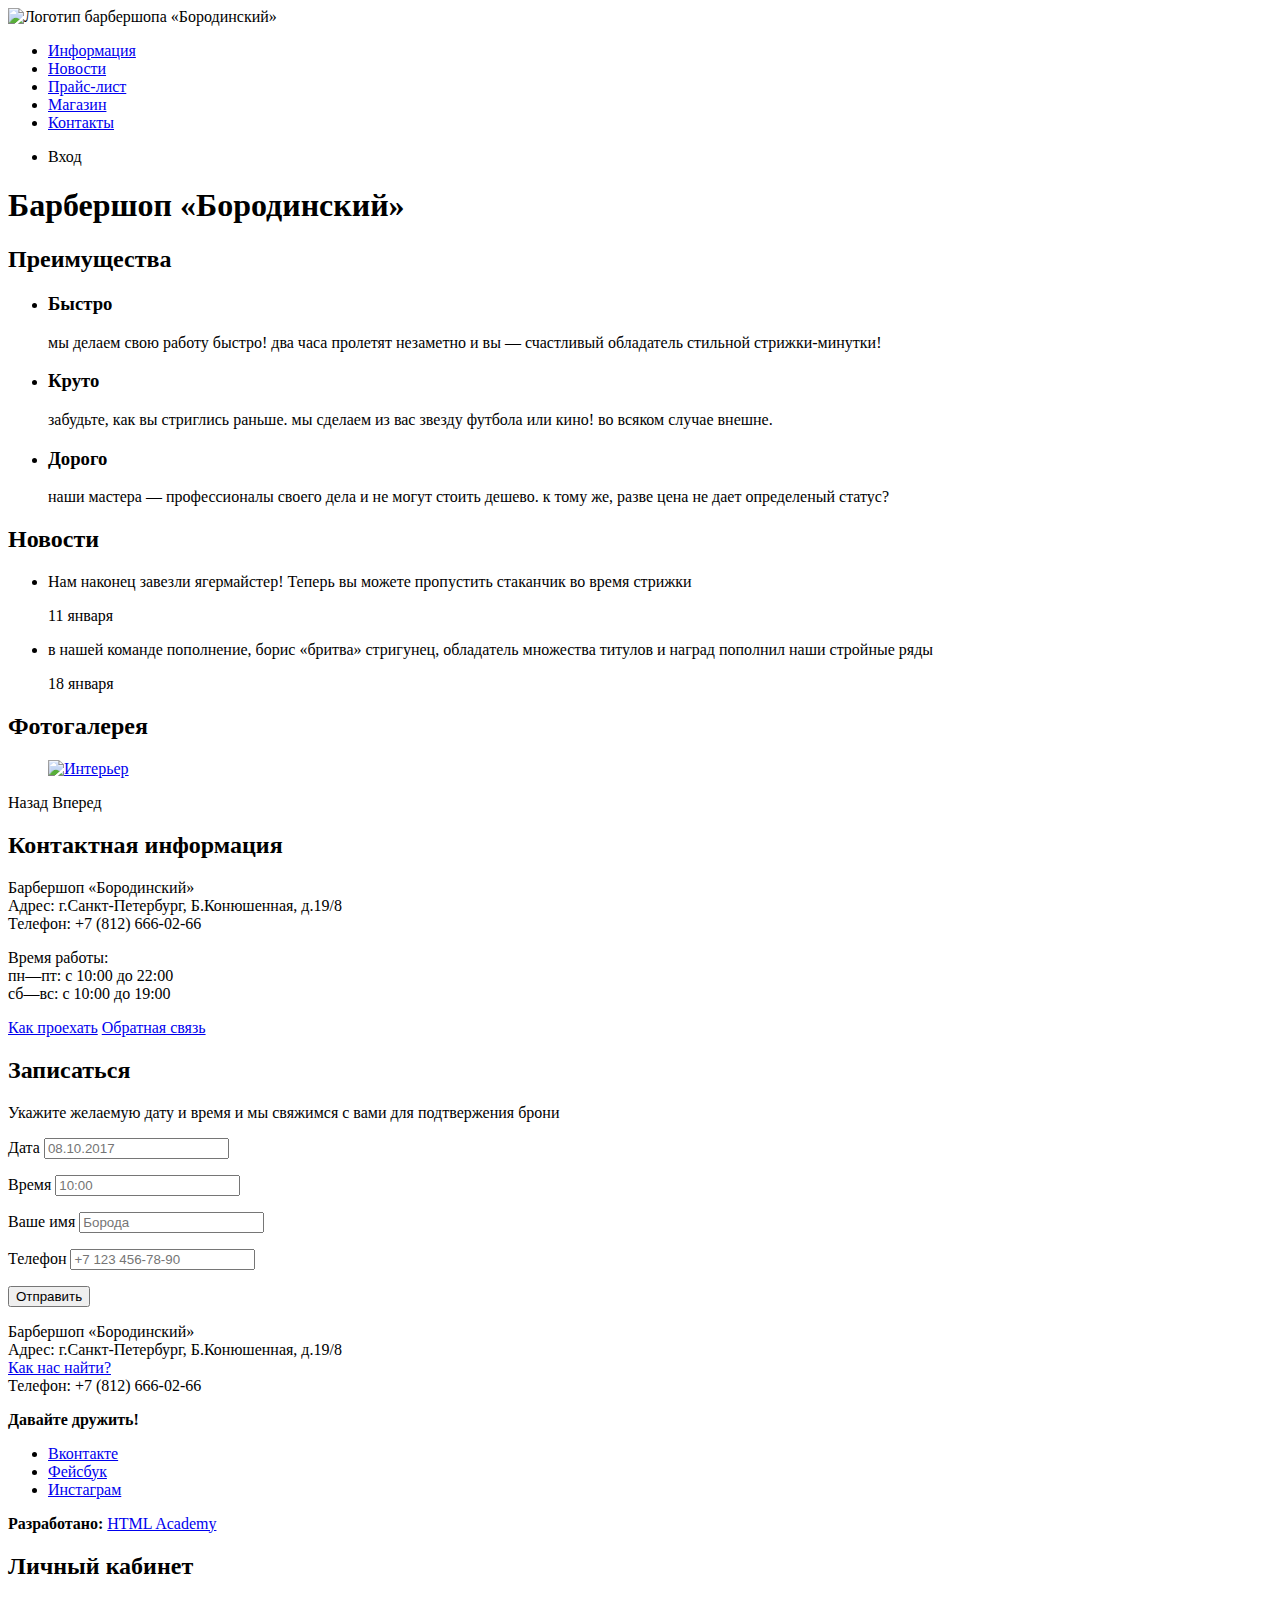
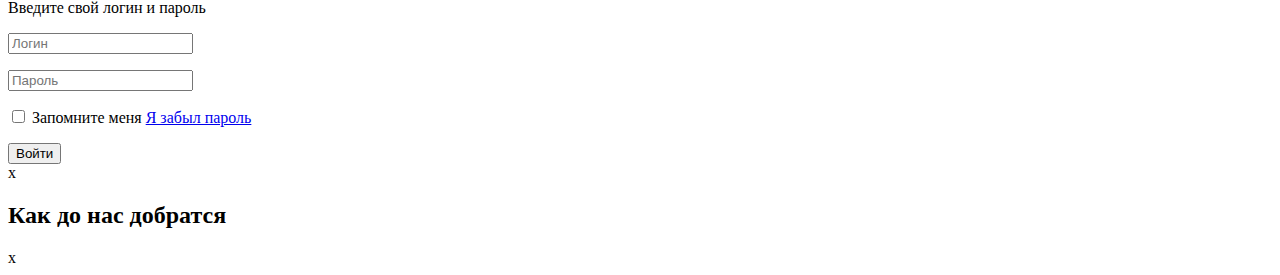
==== barbershop/index.html @ dc0f255e "Created html for index.html barbershop" ====
<!doctype html>
<html lang="ru">
<head>
    <meta charset="UTF-8">
    <meta name="viewport"
          content="width=device-width, user-scalable=no, initial-scale=1.0, maximum-scale=1.0, minimum-scale=1.0">
    <meta http-equiv="X-UA-Compatible" content="ie=edge">
    <title>Барбершоп «Бородинский»</title>
    <link rel="stylesheet" href="css/style.css">
</head>
<body>
    <header class="main-header">
        <nav class="main-navigation">
            <a class="main-header-logo">
                <img src="http://placehold.it/150x100" alt="Логотип барбершопа «Бородинский»" width="368" height="153">
            </a>
            <ul class="site-navigation">
                <li><a href="info.html">Информация</a></li>
                <li><a href="news.html">Новости</a></li>
                <li><a href="price.html">Прайс-лист</a></li>
                <li><a href="catalog.html">Магазин</a></li>
                <li><a href="contacts.html">Контакты</a></li>
            </ul>
            <ul class="user-navigation">
                <li class="login-link">Вход</li>
            </ul>
        </nav>
    </header>
    <main class="container">
        <h1 class="visually-hidden">Барбершоп «Бородинский»</h1>

        <section class="features">
            <h2 class="visually-hidden">Преимущества</h2>
            <ul class="features-list">
                <li class="features-item">
                    <h3>Быстро</h3>
                    <p>мы делаем свою работу быстро! два часа пролетят незаметно и вы — счастливый обладатель стильной стрижки-минутки!</p>
                </li>
                <li class="features-item">
                    <h3>Круто</h3>
                    <p>забудьте, как вы стриглись раньше. мы сделаем из вас звезду футбола или кино! во всяком случае внешне.
                    </p>
                </li>
                <li class="features-item">
                    <h3>Дорого</h3>
                    <p>наши мастера — профессионалы своего дела и не могут стоить дешево. к тому же, разве цена не дает определеный статус?</p>
                </li>
            </ul>
        </section>
        <section class="news">
            <h2>Новости</h2>
            <ul class="news-list">
                <li class="news-item">
                    <p>Нам наконец завезли ягермайстер! Теперь вы можете пропустить стаканчик во время стрижки</p>
                    <time datetime="2016-01-11">11 января</time>
                </li>
                <li class="news-item">
                    <p>в нашей команде пополнение, борис «бритва» стригунец, обладaтель множества титулов и наград пополнил наши стройные ряды</p>
                    <time datetime="2016-01-18">18 января</time>
                </li>
            </ul>
        </section>
        <section class="gallery">
            <h2>Фотогалерея</h2>
            <figure class="gallery-content">
                <a href="#"><img src="img/studio.jpg" width="286" height="164" alt="Интерьер"></a>
            </figure>
            <span class="button gallery-button gallery-button-back">Назад</span>
            <span class="button gallery-button gallery-button-back">Вперед</span>
        </section>
        <section class="contacts">
            <h2>Контактная информация</h2>
            <p>
                Барбершоп «Бородинский»<br>
                Адрес: г.Санкт-Петербург, Б.Конюшенная, д.19/8<br>
                Телефон: +7 (812) 666-02-66
            </p>
            <p>
                Время работы:<br>
                пн—пт: с 10:00 до 22:00<br>
                сб—вс: с 10:00 до 19:00
            </p>
            <a href="map.html" class="button contacts-button">Как проехать</a>
            <a href="contacts.html" class="button contacts-button">Обратная связь</a>
        </section>
        <section class="appointment">
            <h2>Записаться</h2>
            <p class="appointment-info">Укажите желаемую дату и время и мы свяжимся с вами для подтвержения брони</p>
            <form action="" class="appointment-form" method="post">
                <p class="appointment-item">
                    Дата
                    <input type="text" name="date" id="" placeholder="08.10.2017">
                </p>
                <p class="appointment-item">
                    Время
                    <input type="text" name="time" id="" placeholder="10:00">
                </p>
                <p class="appointment-item">
                    Ваше имя
                    <input type="text" name="name" id="" placeholder="Борода">
                </p>
                <p class="appointment-item">
                    Телефон
                    <input type="tel" name="phone" id="" placeholder="+7 123 456-78-90">
                </p>
                <button class="button" type="submit">Отправить</button>
            </form>
        </section>
    </main>
    <footer class="main-footer">
        <p class="footer-contacts">
            Барбершоп «Бородинский»<br>
            Адрес: г.Санкт-Петербург, Б.Конюшенная, д.19/8<br>
            <a href="map.html">Как нас найти?</a><br>
            Телефон: +7 (812) 666-02-66
        </p>
        <div class="footer-social">
            <b>Давайте дружить!</b>
            <ul>
                <li><a class="social-button" href="#">Вконтакте</a></li>
                <li><a class="social-button" href="#">Фейсбук</a></li>
                <li><a class="social-button" href="#">Инстаграм</a></li>
            </ul>
        </div>
        <p class="footer-copyright">
            <b>Разработано:</b>
            <a href="https://htmlacademy.ru" class="button">HTML Academy</a>
        </p>
    </footer>
    <section class="modal modal-login">
        <h2>Личный кабинет</h2>
        <p>Введите свой логин и пароль</p>
        <form class="login-form" action="#" method="post">
            <p>
                <input class="login-icon-user" type="text" name="login" placeholder="Логин" id="">
            </p>
            <p>
                <input class="login-icon-password" type="password" name="password" placeholder="Пароль" id="">
            </p>
            <p class="login-password-info">
                <input type="checkbox" name="remember" class="visually-hidden" id="">
                Запомните меня
                <a href="#" class="restore">Я забыл пароль</a>
            </p>
            <button class="button"type="submit">Войти</button>
        </form>
        <span class="modal-close">x</span>
    </section>
    <section class="modal modal-map">
        <h2 class="visually-hidden">Как до нас добратся</h2>
        <span class="modal-close">x</span>
    </section>
</body>
</html>
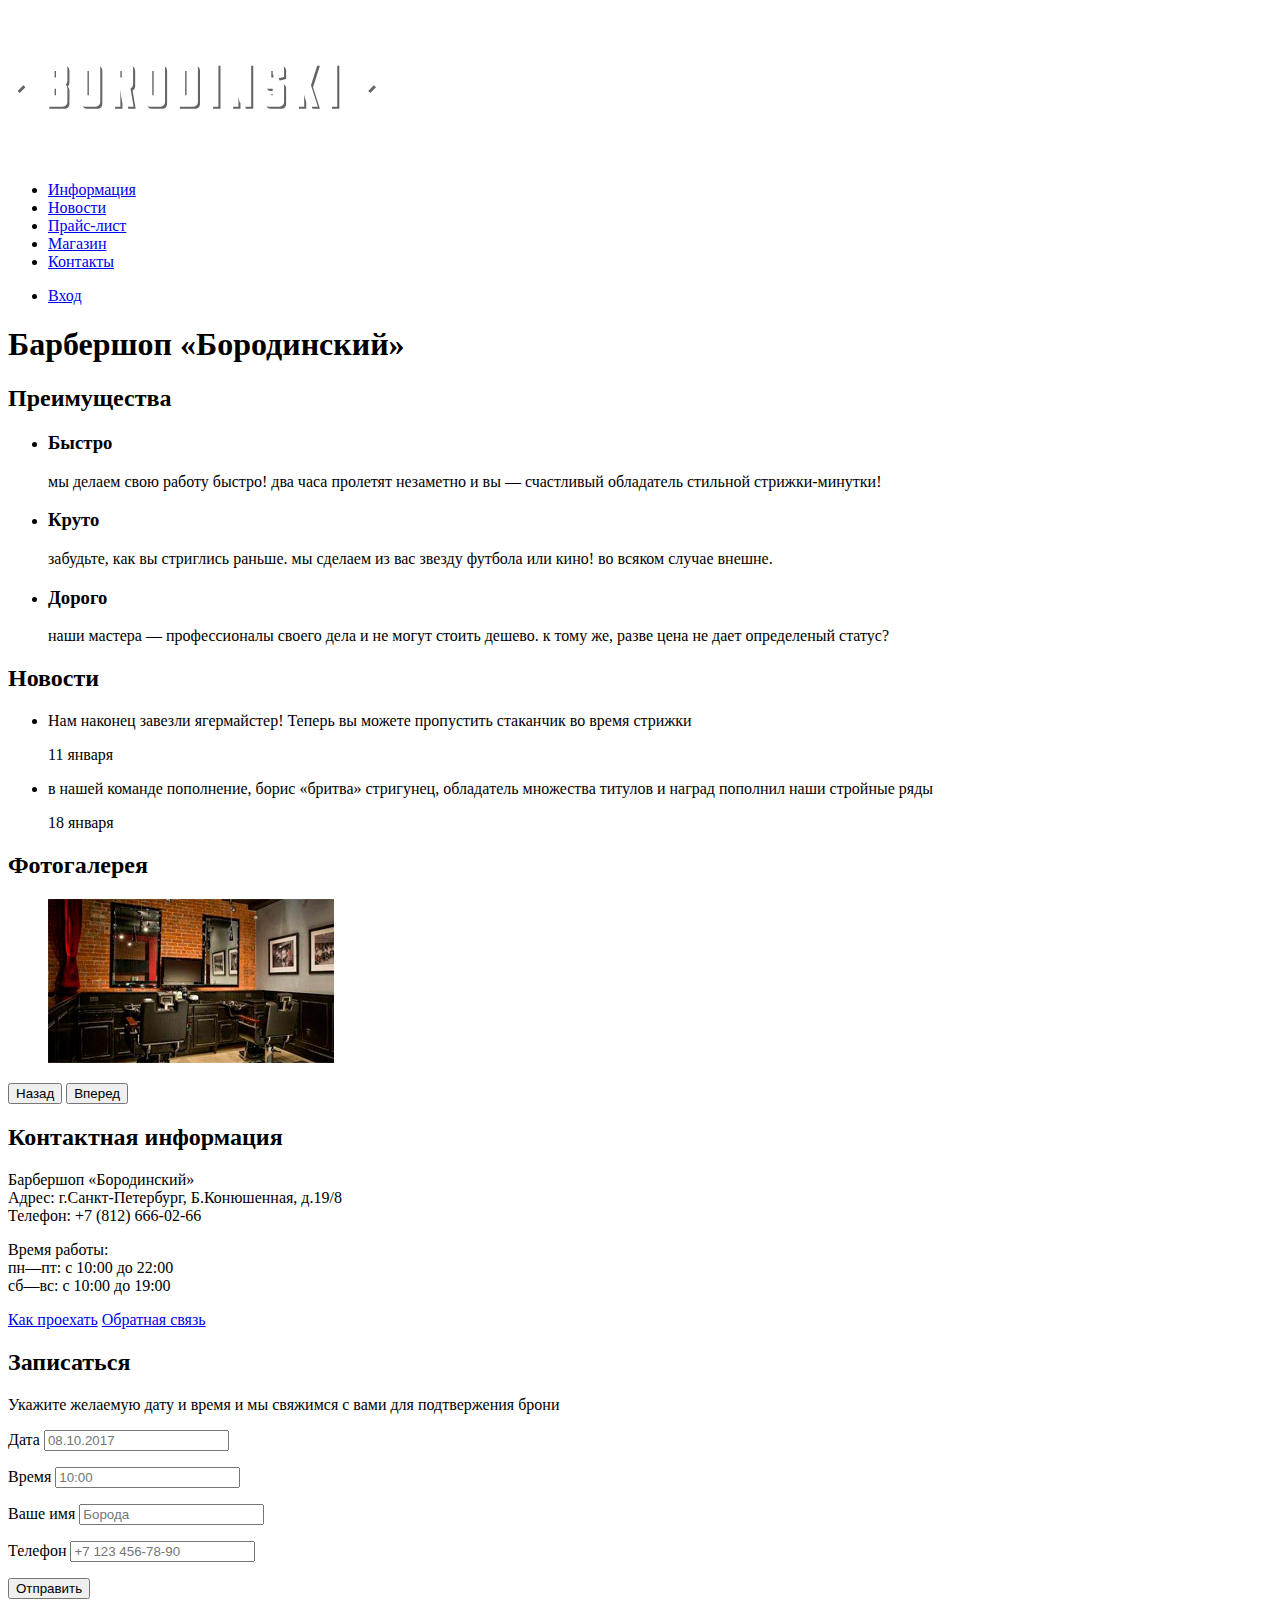
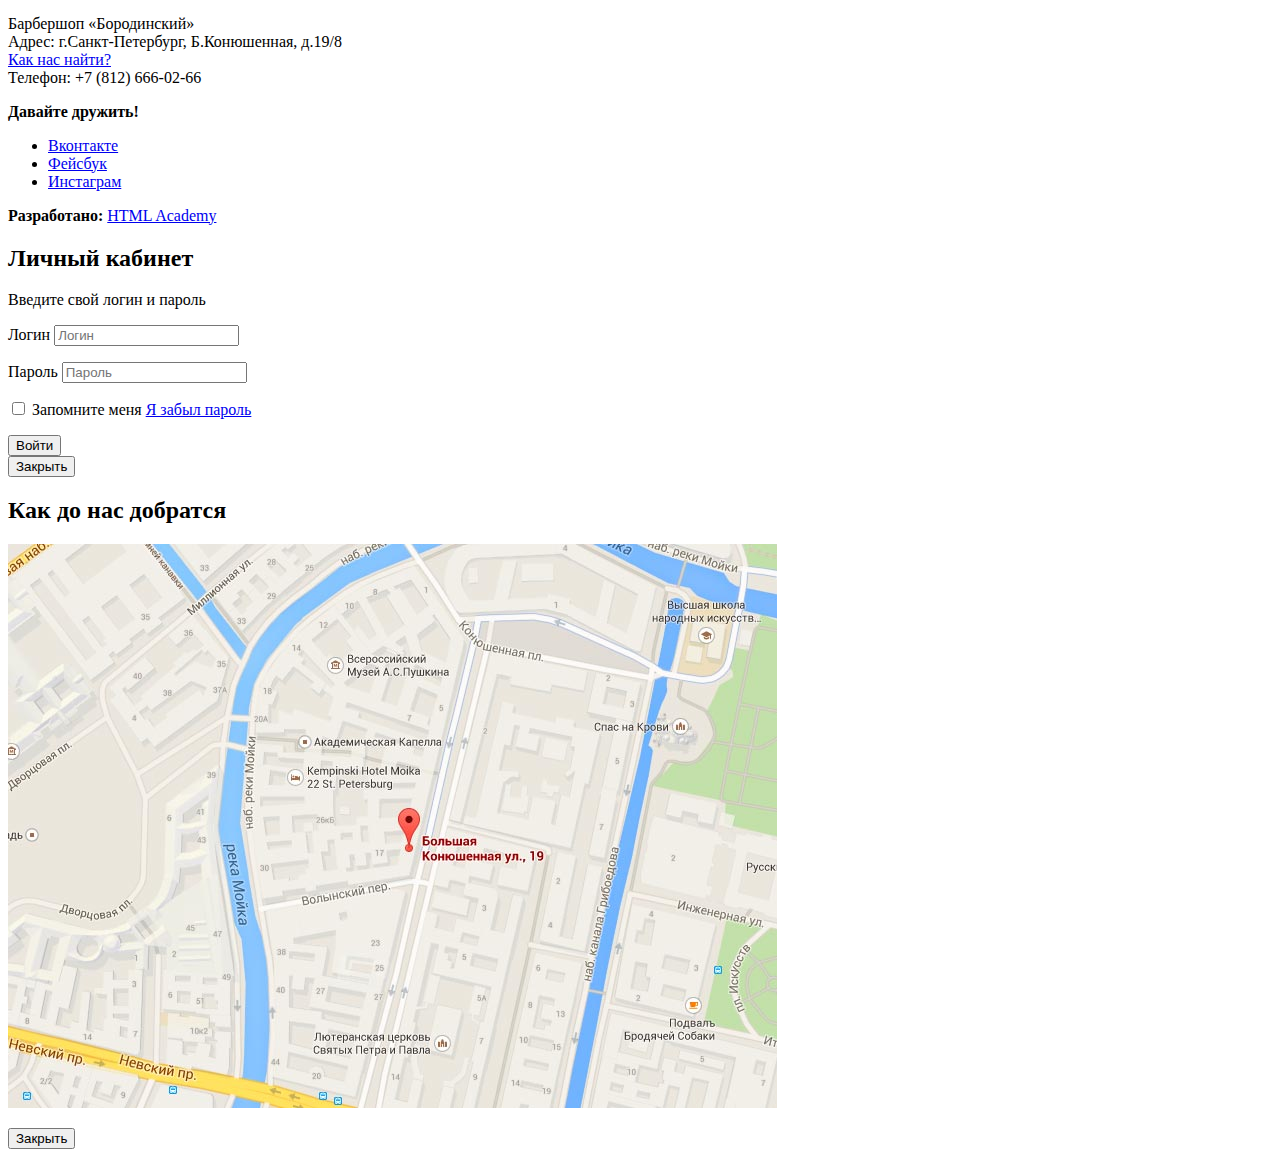
==== commit 6d387c30: "Created index and catalog in nerds" ====
--- a/barbershop/index.html
+++ b/barbershop/index.html
@@ -12,7 +12,7 @@
     <header class="main-header">
         <nav class="main-navigation">
             <a class="main-header-logo">
-                <img src="http://placehold.it/150x100" alt="Логотип барбершопа «Бородинский»" width="368" height="153">
+                <img src="img/index-logo.svg" alt="Логотип барбершопа «Бородинский»" width="368" height="153">
             </a>
             <ul class="site-navigation">
                 <li><a href="info.html">Информация</a></li>
@@ -22,7 +22,9 @@
                 <li><a href="contacts.html">Контакты</a></li>
             </ul>
             <ul class="user-navigation">
-                <li class="login-link">Вход</li>
+                <li class="login-link">
+                    <a href="login.html" class="login-link">Вход</a>
+                </li>
             </ul>
         </nav>
     </header>
@@ -63,10 +65,10 @@
         <section class="gallery">
             <h2>Фотогалерея</h2>
             <figure class="gallery-content">
-                <a href="#"><img src="img/studio.jpg" width="286" height="164" alt="Интерьер"></a>
+                <a href="#"><img src="img/galary-photo-1.jpg" width="286" height="164" alt="Интерьер"></a>
             </figure>
-            <span class="button gallery-button gallery-button-back">Назад</span>
-            <span class="button gallery-button gallery-button-back">Вперед</span>
+            <button class="button gallery-button gallery-button-back" type="button">Назад</button>
+            <button class="button gallery-button gallery-button-back" type="button">Вперед</button>
         </section>
         <section class="contacts">
             <h2>Контактная информация</h2>
@@ -88,20 +90,20 @@
             <p class="appointment-info">Укажите желаемую дату и время и мы свяжимся с вами для подтвержения брони</p>
             <form action="" class="appointment-form" method="post">
                 <p class="appointment-item">
-                    Дата
-                    <input type="text" name="date" id="" placeholder="08.10.2017">
+                    <label for="appointment-date">Дата</label>
+                    <input type="text" name="date" id="appointment-date" placeholder="08.10.2017">
                 </p>
                 <p class="appointment-item">
-                    Время
-                    <input type="text" name="time" id="" placeholder="10:00">
+                    <label for="appointment-time">Время</label>
+                    <input type="text" name="time" id="appointment-time" placeholder="10:00">
                 </p>
                 <p class="appointment-item">
-                    Ваше имя
-                    <input type="text" name="name" id="" placeholder="Борода">
+                    <label for="appointment-name">Ваше имя</label>
+                    <input type="text" name="name" id="appointment-name" placeholder="Борода">
                 </p>
                 <p class="appointment-item">
-                    Телефон
-                    <input type="tel" name="phone" id="" placeholder="+7 123 456-78-90">
+                    <label for="appointment-phone">Телефон</label>
+                    <input type="tel" name="phone" id="appointment-phone" placeholder="+7 123 456-78-90">
                 </p>
                 <button class="button" type="submit">Отправить</button>
             </form>
@@ -132,23 +134,30 @@
         <p>Введите свой логин и пароль</p>
         <form class="login-form" action="#" method="post">
             <p>
-                <input class="login-icon-user" type="text" name="login" placeholder="Логин" id="">
+                <label for="user-login" class="visually-hidden">Логин</label>
+                <input class="login-icon-user" type="text" name="login" placeholder="Логин" id="user-login">
             </p>
             <p>
-                <input class="login-icon-password" type="password" name="password" placeholder="Пароль" id="">
+                <label for="user-password" class="visually-hidden">Пароль</label>
+                <input class="login-icon-password" type="password" name="password" placeholder="Пароль" id="user-password">
             </p>
             <p class="login-password-info">
-                <input type="checkbox" name="remember" class="visually-hidden" id="">
+                <label class="login-checkbox">
+                    <input type="checkbox" name="remember" class="visually-hidden" id="">
                 Запомните меня
+                </label>
                 <a href="#" class="restore">Я забыл пароль</a>
             </p>
             <button class="button"type="submit">Войти</button>
         </form>
-        <span class="modal-close">x</span>
+        <button class="modal-close" type="button">Закрыть</button>
     </section>
     <section class="modal modal-map">
         <h2 class="visually-hidden">Как до нас добратся</h2>
-        <span class="modal-close">x</span>
+        <p>
+            <img src="img/map.jpg" alt="Офис компании по адресу ул. Большая Конюшеная 19/9, Санкт-Петербург">
+        </p>
+        <button class="modal-close" type="button">Закрыть</button>
     </section>
 </body>
 </html>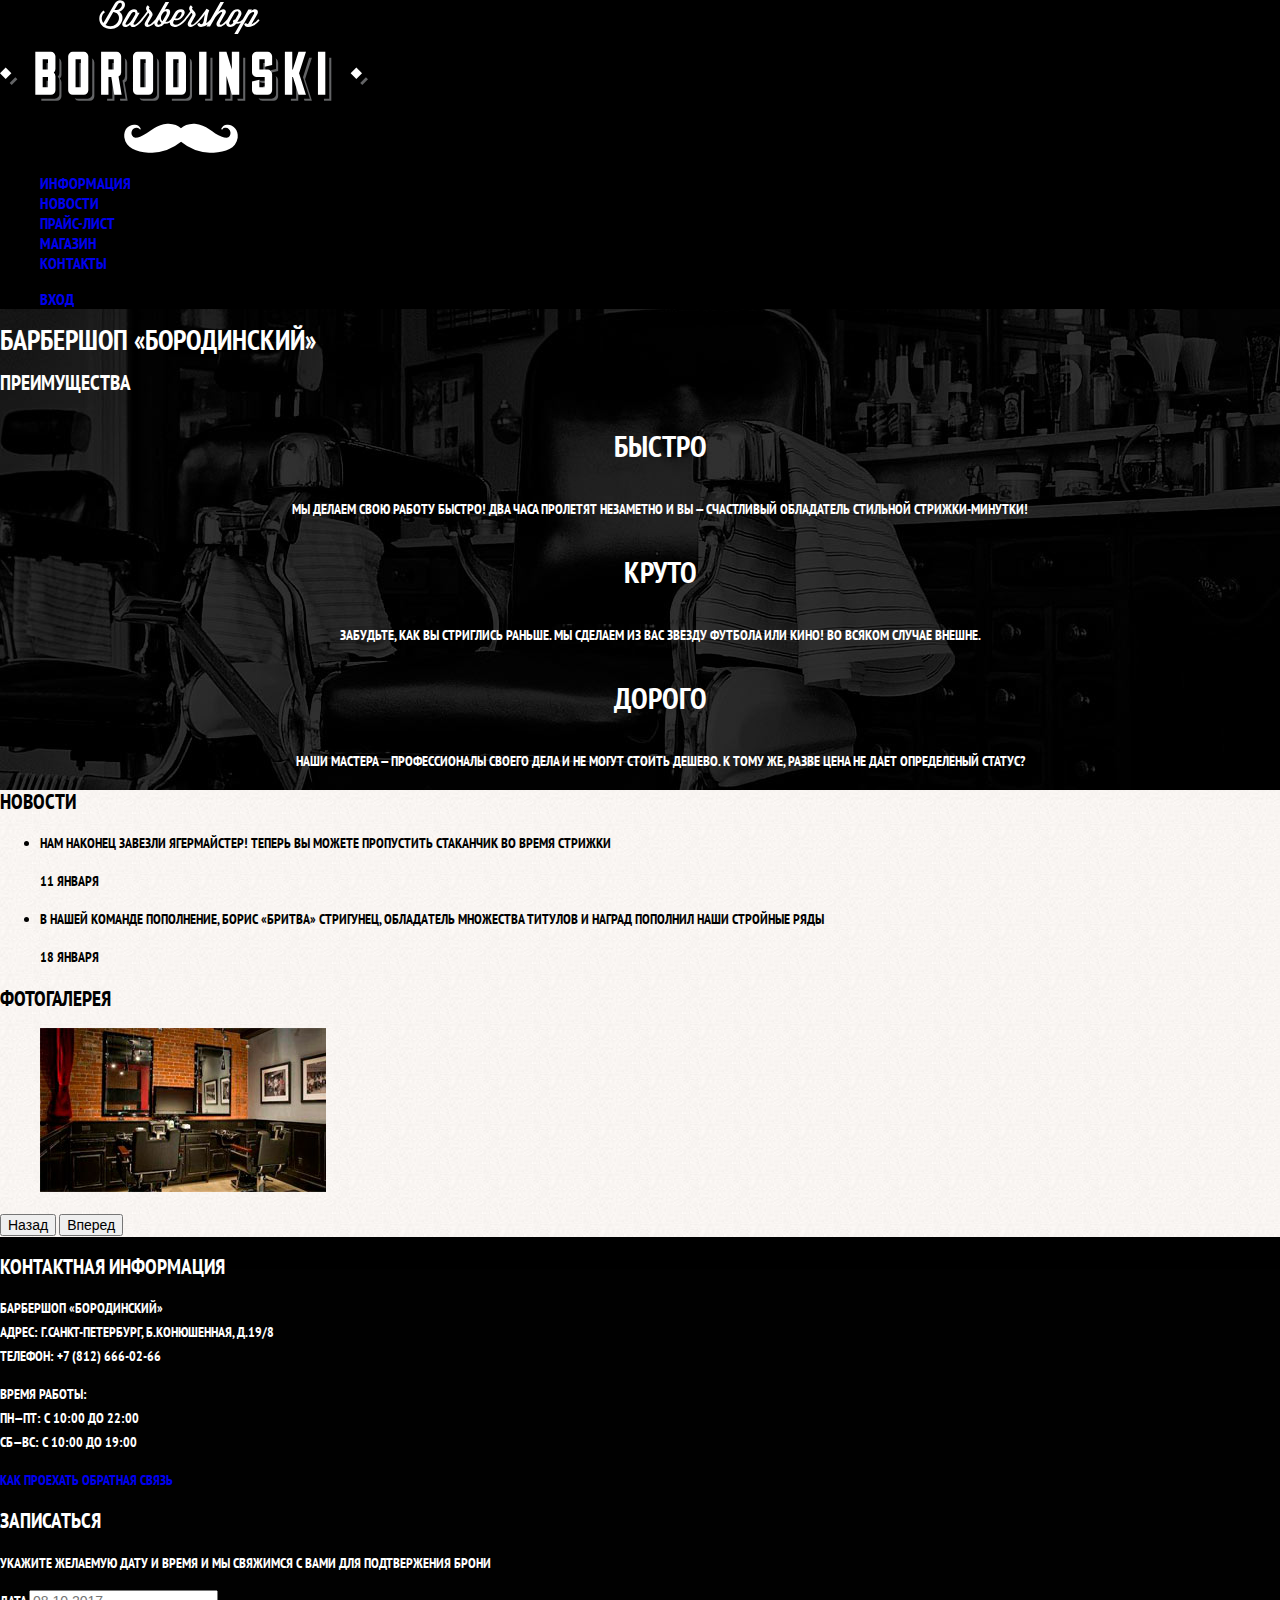
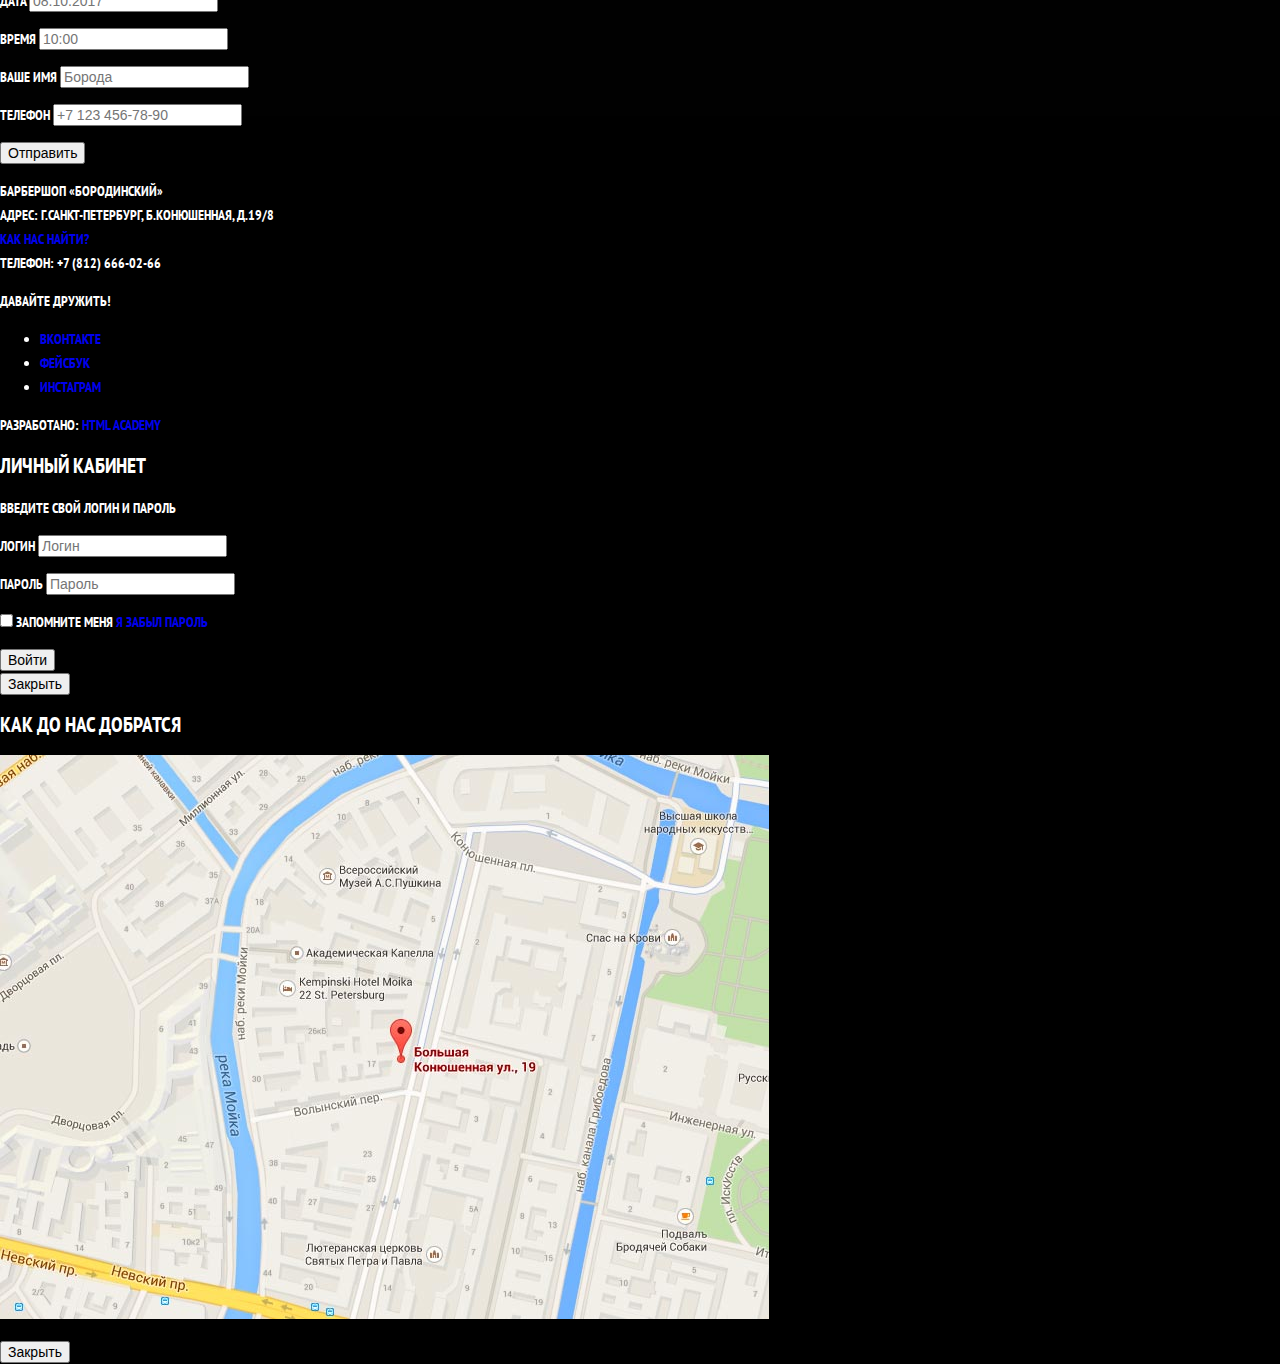
==== commit bbab47fb: "Started style.css for barbershop" ====
--- a/barbershop/index.html
+++ b/barbershop/index.html
@@ -6,6 +6,8 @@
           content="width=device-width, user-scalable=no, initial-scale=1.0, maximum-scale=1.0, minimum-scale=1.0">
     <meta http-equiv="X-UA-Compatible" content="ie=edge">
     <title>Барбершоп «Бородинский»</title>
+    <link href="https://fonts.googleapis.com/css?family=PT+Sans+Narrow:400,700&amp;subset=cyrillic" rel="stylesheet">
+    <link rel="stylesheet" href="css/normalize.css">
     <link rel="stylesheet" href="css/style.css">
 </head>
 <body>
@@ -49,27 +51,29 @@
                 </li>
             </ul>
         </section>
-        <section class="news">
-            <h2>Новости</h2>
-            <ul class="news-list">
-                <li class="news-item">
-                    <p>Нам наконец завезли ягермайстер! Теперь вы можете пропустить стаканчик во время стрижки</p>
-                    <time datetime="2016-01-11">11 января</time>
-                </li>
-                <li class="news-item">
-                    <p>в нашей команде пополнение, борис «бритва» стригунец, обладaтель множества титулов и наград пополнил наши стройные ряды</p>
-                    <time datetime="2016-01-18">18 января</time>
-                </li>
-            </ul>
-        </section>
-        <section class="gallery">
-            <h2>Фотогалерея</h2>
-            <figure class="gallery-content">
-                <a href="#"><img src="img/galary-photo-1.jpg" width="286" height="164" alt="Интерьер"></a>
-            </figure>
-            <button class="button gallery-button gallery-button-back" type="button">Назад</button>
-            <button class="button gallery-button gallery-button-back" type="button">Вперед</button>
-        </section>
+        <div class="index-colums">
+            <section class="news">
+                <h2>Новости</h2>
+                <ul class="news-list">
+                    <li class="news-item">
+                        <p>Нам наконец завезли ягермайстер! Теперь вы можете пропустить стаканчик во время стрижки</p>
+                        <time datetime="2016-01-11">11 января</time>
+                    </li>
+                    <li class="news-item">
+                        <p>в нашей команде пополнение, борис «бритва» стригунец, обладaтель множества титулов и наград пополнил наши стройные ряды</p>
+                        <time datetime="2016-01-18">18 января</time>
+                    </li>
+                </ul>
+            </section>
+            <section class="gallery">
+                <h2>Фотогалерея</h2>
+                <figure class="gallery-content">
+                    <a href="#"><img src="img/galary-photo-1.jpg" width="286" height="164" alt="Интерьер"></a>
+                </figure>
+                <button class="button gallery-button gallery-button-back" type="button">Назад</button>
+                <button class="button gallery-button gallery-button-back" type="button">Вперед</button>
+            </section>
+        </div>
         <section class="contacts">
             <h2>Контактная информация</h2>
             <p>
--- a/barbershop/css/style.css
+++ b/barbershop/css/style.css
@@ -0,0 +1,60 @@
+body {
+    margin: 0;
+    padding: 0;
+    font-family: 'PT Sans Narrow', Arial, sans-serif;
+    font-size: 14px;
+    line-height: 24px;
+    font-weight: 700;
+    color: #ffffff;
+    text-transform: uppercase;
+
+    background-color: #000;
+    background-image: url(../img/background.jpg);
+    background-position: top center;
+    background-repeat: no-repeat;
+}
+
+a {
+    text-decoration: none;
+}
+.main-navigation {
+    font-size: 16px;
+    line-height: 20px;
+    color: #ffffff;
+
+    background-color: #000000;
+}
+
+.site-navigation,
+.user-navigation {
+    list-style: none;
+}
+
+.site-navigation a:hover,
+.site-navigation a:focus,
+.user-navigation a:hover,
+.user-navigation a:focus {
+    background-color: #242424;
+}
+
+.features-list {
+    list-style: none;
+}
+
+.features-item {
+    text-align: center;
+}
+
+.features-item h3 {
+    font-size: 30px;
+    line-height: 42px;
+}
+
+.index-colums {
+    color: #000000;
+
+    background-color: #f8f5f2;
+    background-image: url("../img/patern-light.jpg");
+    background-position: 0 0;
+    background-repeat: repeat;
+}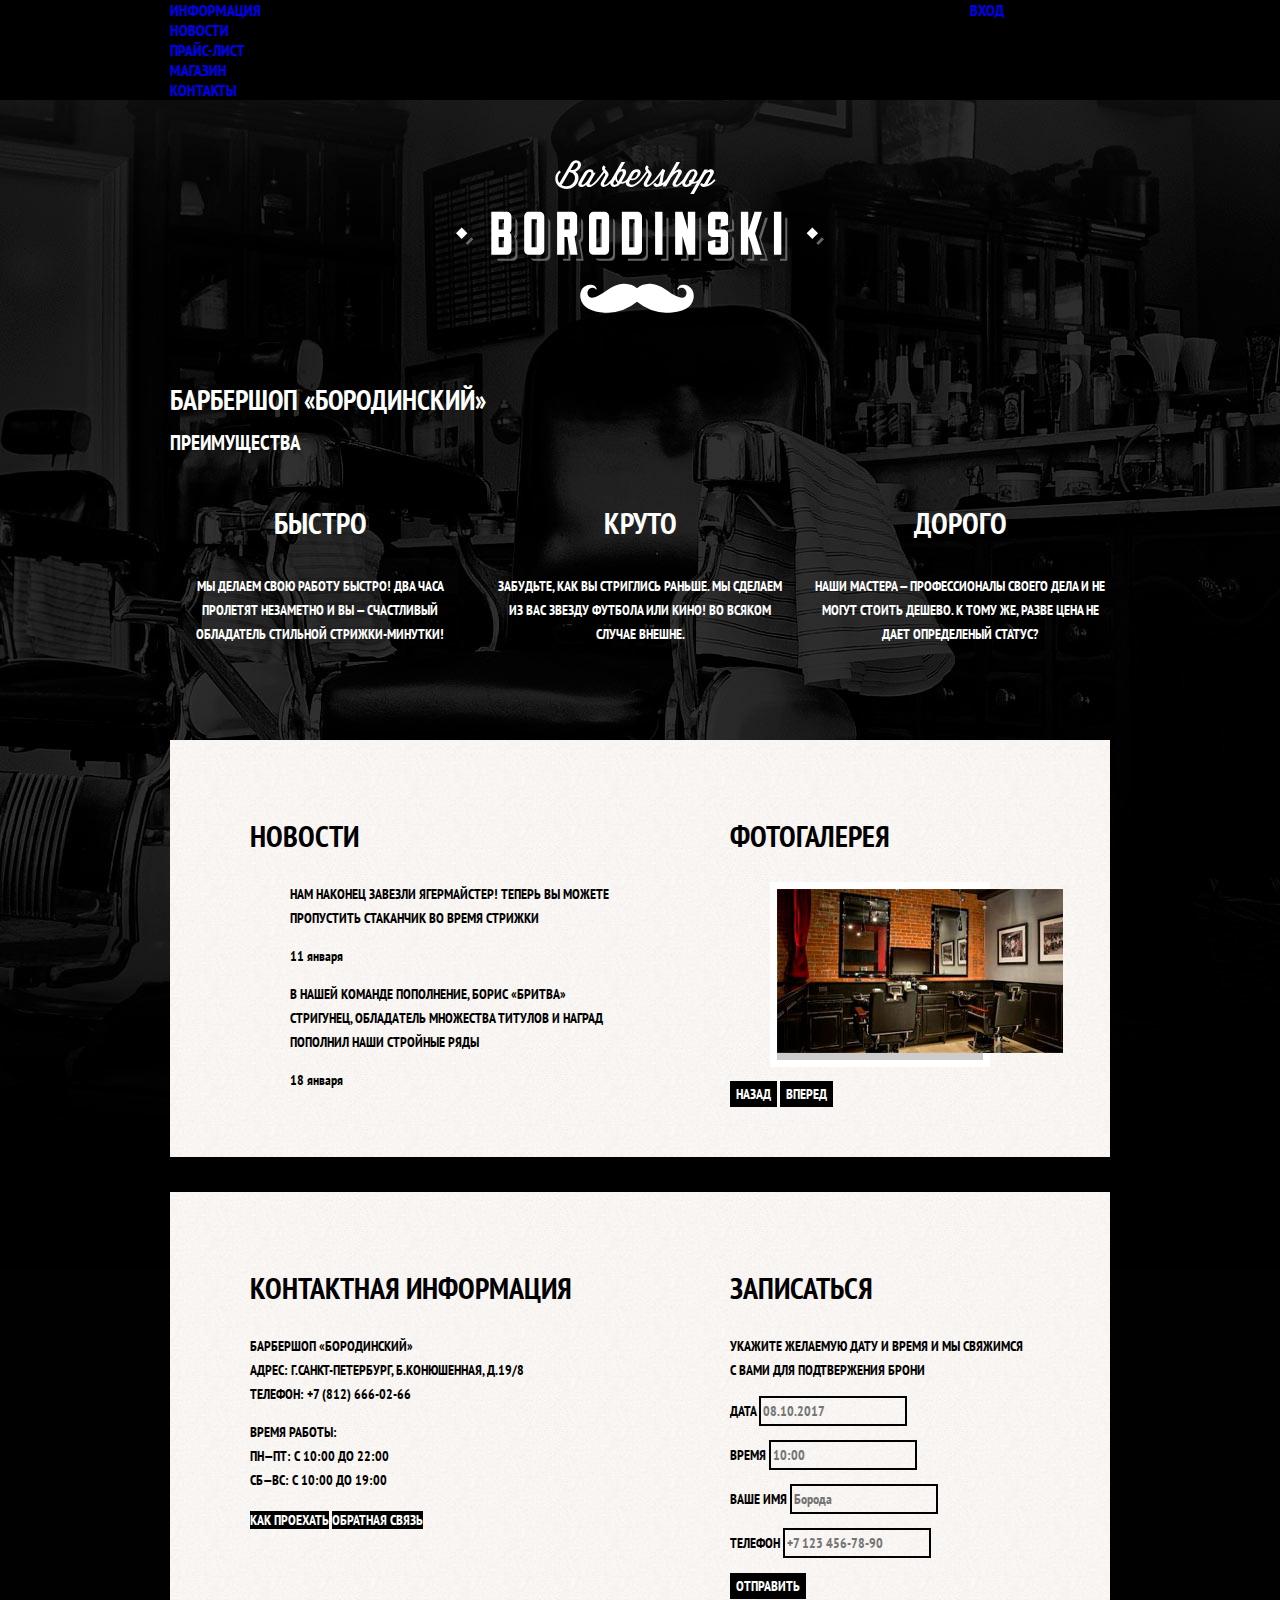
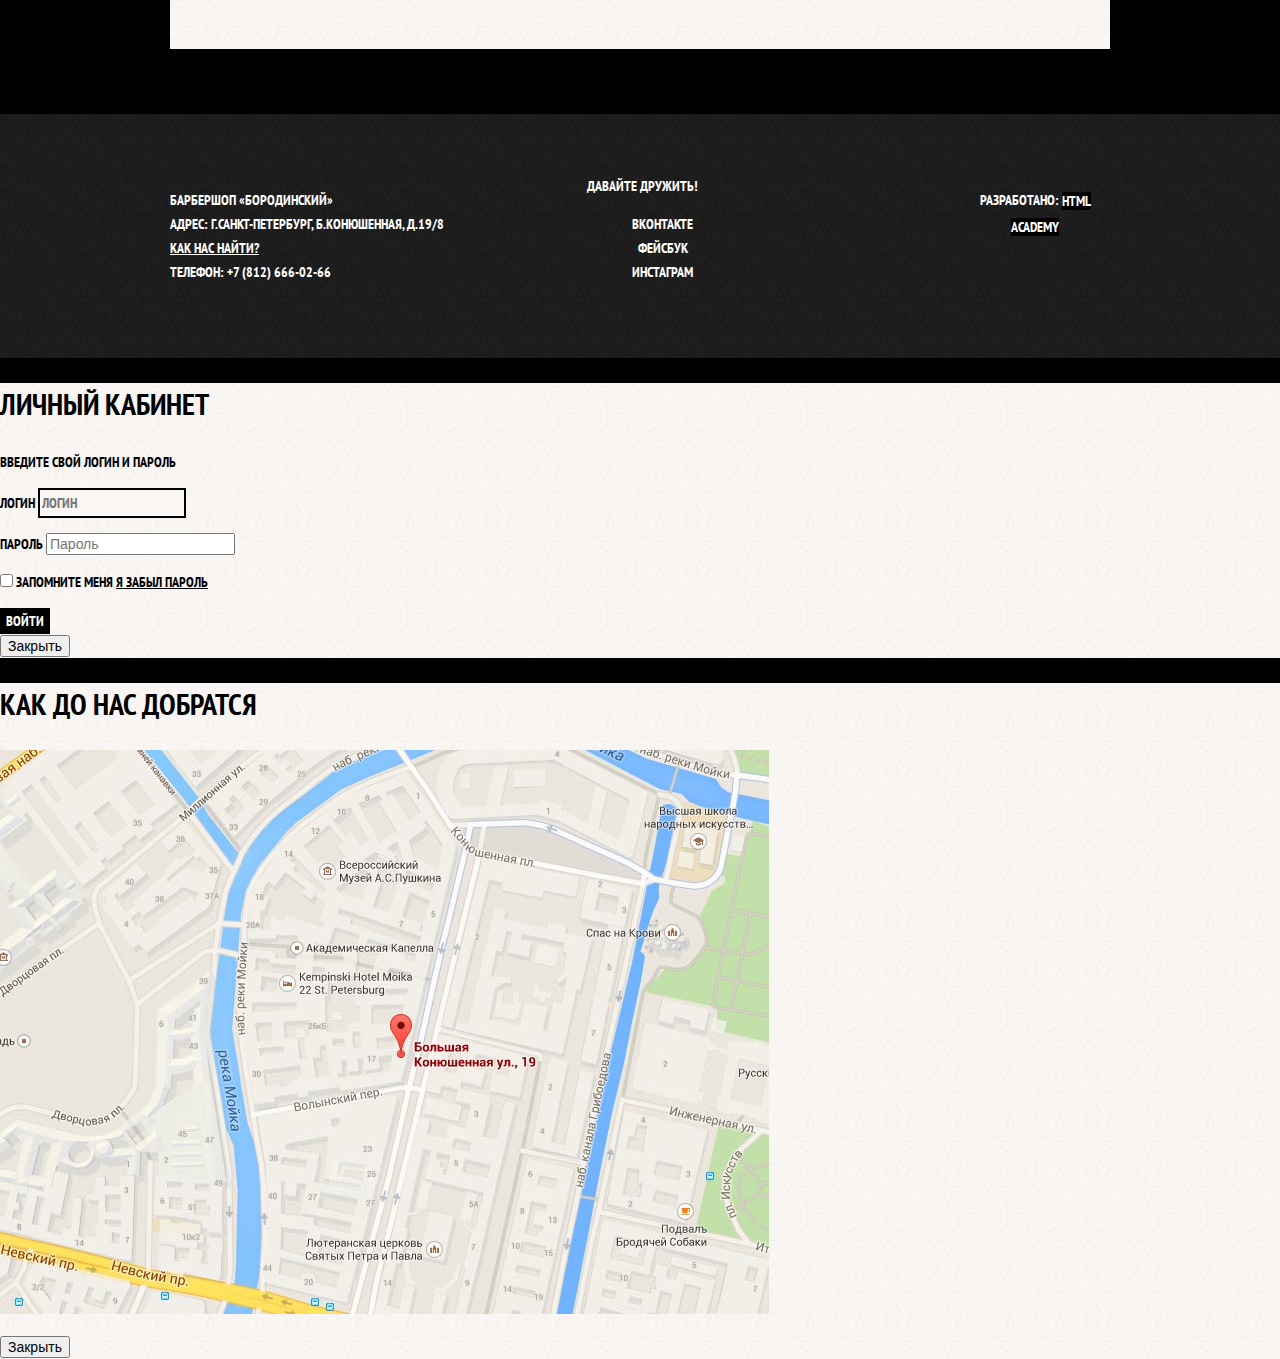
==== commit 546d5091: "added flex css for index.html" ====
--- a/barbershop/index.html
+++ b/barbershop/index.html
@@ -16,18 +16,22 @@
             <a class="main-header-logo">
                 <img src="img/index-logo.svg" alt="Логотип барбершопа «Бородинский»" width="368" height="153">
             </a>
-            <ul class="site-navigation">
-                <li><a href="info.html">Информация</a></li>
-                <li><a href="news.html">Новости</a></li>
-                <li><a href="price.html">Прайс-лист</a></li>
-                <li><a href="catalog.html">Магазин</a></li>
-                <li><a href="contacts.html">Контакты</a></li>
-            </ul>
-            <ul class="user-navigation">
-                <li class="login-link">
-                    <a href="login.html" class="login-link">Вход</a>
-                </li>
-            </ul>
+            <div class="main-navigation-wrapper">
+                <div class="container">
+                    <ul class="site-navigation">
+                        <li><a href="info.html">Информация</a></li>
+                        <li><a href="news.html">Новости</a></li>
+                        <li><a href="price.html">Прайс-лист</a></li>
+                        <li><a href="catalog.html">Магазин</a></li>
+                        <li><a href="contacts.html">Контакты</a></li>
+                    </ul>
+                    <ul class="user-navigation">
+                        <li class="login-link">
+                            <a href="login.html" class="login-link">Вход</a>
+                        </li>
+                    </ul>
+                </div>
+            </div>
         </nav>
     </header>
     <main class="container">
@@ -74,64 +78,68 @@
                 <button class="button gallery-button gallery-button-back" type="button">Вперед</button>
             </section>
         </div>
-        <section class="contacts">
-            <h2>Контактная информация</h2>
-            <p>
+        <div class="index-colums">
+            <section class="contacts">
+                <h2>Контактная информация</h2>
+                <p>
+                    Барбершоп «Бородинский»<br>
+                    Адрес: г.Санкт-Петербург, Б.Конюшенная, д.19/8<br>
+                    Телефон: +7 (812) 666-02-66
+                </p>
+                <p>
+                    Время работы:<br>
+                    пн—пт: с 10:00 до 22:00<br>
+                    сб—вс: с 10:00 до 19:00
+                </p>
+                <a href="map.html" class="button contacts-button">Как проехать</a>
+                <a href="contacts.html" class="button contacts-button">Обратная связь</a>
+            </section>
+            <section class="appointment">
+                <h2>Записаться</h2>
+                <p class="appointment-info">Укажите желаемую дату и время и мы свяжимся с вами для подтвержения брони</p>
+                <form action="" class="appointment-form" method="post">
+                    <p class="appointment-item">
+                        <label for="appointment-date">Дата</label>
+                        <input type="text" name="date" id="appointment-date" placeholder="08.10.2017">
+                    </p>
+                    <p class="appointment-item">
+                        <label for="appointment-time">Время</label>
+                        <input type="text" name="time" id="appointment-time" placeholder="10:00">
+                    </p>
+                    <p class="appointment-item">
+                        <label for="appointment-name">Ваше имя</label>
+                        <input type="text" name="name" id="appointment-name" placeholder="Борода">
+                    </p>
+                    <p class="appointment-item">
+                        <label for="appointment-phone">Телефон</label>
+                        <input type="tel" name="phone" id="appointment-phone" placeholder="+7 123 456-78-90">
+                    </p>
+                    <button class="button" type="submit">Отправить</button>
+                </form>
+            </section>
+        </div>
+    </main>
+    <footer class="main-footer">
+        <div class="container">
+            <p class="footer-contacts">
                 Барбершоп «Бородинский»<br>
                 Адрес: г.Санкт-Петербург, Б.Конюшенная, д.19/8<br>
+                <a href="map.html">Как нас найти?</a><br>
                 Телефон: +7 (812) 666-02-66
             </p>
-            <p>
-                Время работы:<br>
-                пн—пт: с 10:00 до 22:00<br>
-                сб—вс: с 10:00 до 19:00
+            <div class="footer-social">
+                <b>Давайте дружить!</b>
+                <ul>
+                    <li><a class="social-button" href="#">Вконтакте</a></li>
+                    <li><a class="social-button" href="#">Фейсбук</a></li>
+                    <li><a class="social-button" href="#">Инстаграм</a></li>
+                </ul>
+            </div>
+            <p class="footer-copyright">
+                <b>Разработано:</b>
+                <a href="https://htmlacademy.ru" class="button">HTML Academy</a>
             </p>
-            <a href="map.html" class="button contacts-button">Как проехать</a>
-            <a href="contacts.html" class="button contacts-button">Обратная связь</a>
-        </section>
-        <section class="appointment">
-            <h2>Записаться</h2>
-            <p class="appointment-info">Укажите желаемую дату и время и мы свяжимся с вами для подтвержения брони</p>
-            <form action="" class="appointment-form" method="post">
-                <p class="appointment-item">
-                    <label for="appointment-date">Дата</label>
-                    <input type="text" name="date" id="appointment-date" placeholder="08.10.2017">
-                </p>
-                <p class="appointment-item">
-                    <label for="appointment-time">Время</label>
-                    <input type="text" name="time" id="appointment-time" placeholder="10:00">
-                </p>
-                <p class="appointment-item">
-                    <label for="appointment-name">Ваше имя</label>
-                    <input type="text" name="name" id="appointment-name" placeholder="Борода">
-                </p>
-                <p class="appointment-item">
-                    <label for="appointment-phone">Телефон</label>
-                    <input type="tel" name="phone" id="appointment-phone" placeholder="+7 123 456-78-90">
-                </p>
-                <button class="button" type="submit">Отправить</button>
-            </form>
-        </section>
-    </main>
-    <footer class="main-footer">
-        <p class="footer-contacts">
-            Барбершоп «Бородинский»<br>
-            Адрес: г.Санкт-Петербург, Б.Конюшенная, д.19/8<br>
-            <a href="map.html">Как нас найти?</a><br>
-            Телефон: +7 (812) 666-02-66
-        </p>
-        <div class="footer-social">
-            <b>Давайте дружить!</b>
-            <ul>
-                <li><a class="social-button" href="#">Вконтакте</a></li>
-                <li><a class="social-button" href="#">Фейсбук</a></li>
-                <li><a class="social-button" href="#">Инстаграм</a></li>
-            </ul>
         </div>
-        <p class="footer-copyright">
-            <b>Разработано:</b>
-            <a href="https://htmlacademy.ru" class="button">HTML Academy</a>
-        </p>
     </footer>
     <section class="modal modal-login">
         <h2>Личный кабинет</h2>
--- a/barbershop/css/style.css
+++ b/barbershop/css/style.css
@@ -14,9 +14,34 @@
     background-repeat: no-repeat;
 }
 
+.inner-page {
+    color: #000000;
+    background-color: #f9f6f3;
+    background-image: url("../img/patern-light.jpg");
+    background-position: 0 0;
+    background-repeat: repeat;
+}
+
 a {
     text-decoration: none;
 }
+
+.button {
+    font: inherit;
+    text-align: center;
+    color: #ffffff;
+    vertical-align: middle;
+    text-transform: uppercase;
+    background-color: #000000;
+    border: none;
+}
+
+.button:hover,
+.button:focus,
+.button:active {
+    background-color: #663d15;
+}
+
 .main-navigation {
     font-size: 16px;
     line-height: 20px;
@@ -57,4 +82,366 @@
     background-image: url("../img/patern-light.jpg");
     background-position: 0 0;
     background-repeat: repeat;
+}
+
+.index-colums h2 {
+    font-size: 30px;
+    line-height: 42px;
+}
+
+.news-list {
+    list-style: none;
+}
+
+.news-item time {
+    text-transform: none;
+}
+
+.gallery-content {
+    background-color: #cccccc;
+    border: 7px solid #ffffff;
+}
+
+.appointment-item input {
+    font: inherit;
+    background-color: transparent;
+    border: 2px solid #000000;
+}
+
+.appointment-item input:focus {
+    border-color: #663d15;
+    outline: none;
+}
+
+.page-title {
+    font-size: 30px;
+    line-height: 42px;
+}
+
+.breadcrumps {
+    list-style: none;
+}
+
+.breadcrumps a {
+    color: #000;
+}
+
+.breadcrumps a:hover,
+.breadcrumps a:focus {
+    text-decoration: underline;
+}
+
+.breadcrumps-current {
+    color: #aba9a7;
+}
+
+.filter fieldset {
+    border: none;
+}
+
+.filter legend {
+    font-size: 24px;
+    line-height: 30px;
+}
+
+.filter ul {
+    list-style: none;
+    line-height: 18px;
+}
+
+.filter-input:hover + label,
+.filter-input:focus + label {
+    color: #663d15;
+}
+
+.filter-input:disabled + label {
+    color: #000000;
+    opacity: 0.5;
+}
+
+.catalog-list {
+    list-style: none;
+}
+
+.catalog-item {
+    background-color: #f8f8f8;
+    box-shadow: 0 0 10px rgba(0, 0, 0, 0.1);
+}
+
+.catalog-item:hover {
+    box-shadow: 0 0 10px rgba(0, 0, 0, 0.2);
+}
+
+.catalog-item a {
+    color: #000000;
+}
+
+.catalog-item h3 {
+    font-size: 14px;
+    line-height: 18px;
+}
+
+.catalog-category {
+    text-transform: none;
+}
+
+.catalog-item-price b {
+    font-size: 14px;
+    line-height: 20px;
+    text-align: center;
+    background-color: #e5e5e5;
+}
+
+.catalog-item-price .button {
+    line-height: 20px;
+    color: #ffffff;
+}
+
+.pagination-list {
+    list-style: none;
+}
+
+.pagination-item a {
+    color: #ffffff;
+    background-color: #000000;
+}
+
+.pagination-item a:hover,
+.pagination-item a:focus,
+.pagination-item a:active {
+    background-color: #663d15;
+}
+
+.pagination-item-current a {
+    color: #000000;
+    background-color: #ffffff;
+}
+
+.pagination-item-current a:hover,
+.pagination-item-current a:focus,
+.pagination-item-current a:active{
+    color: #000000;
+    background-color: #ffffff;
+}
+
+.product-photo-preview {
+    list-style: none;
+}
+
+.product-photo-preview li {
+    box-shadow: 0 0 10px 2px rgba(0, 0, 0, 0.1);
+}
+
+.product-photo-full {
+    box-shadow: 0 0 10px 2px rgba(0, 0, 0, 0.1);
+}
+
+.product-article {
+    text-align: right;
+    color: #aeaeae;
+}
+
+.product-price b {
+    line-height: 20px;
+    text-align: center;
+    background-color: #e5e5e5;
+}
+
+.product-info h3 {
+    font-size: 24px;
+    line-height: 30px;
+}
+
+.product-info ul {
+    list-style: none;
+}
+
+.main-footer {
+    color: #ffffff;
+    background-color: #212121;
+    background-image: url("../img/patern-dark.jpg");
+    background-position: 0 0;
+    background-repeat: repeat;
+}
+
+.footer-contacts a {
+    color: #ffffff;
+    text-decoration: underline;
+}
+
+.footer-contacts a:hover,
+.footer-contacts a:focus {
+    text-decoration: none;
+}
+
+.footer-social {
+    text-align: center;
+}
+
+.footer-social ul {
+    list-style: none;
+}
+
+.social-button {
+    color: #ffffff;
+}
+
+.footer-copyright {
+    text-align: center;
+}
+
+.footer-copyright .button:hover,
+.footer-copyright .button:focus {
+    color: #000;
+    background-color: #fff;
+}
+
+.modal {
+    color: #000000;
+
+    background-color: #f8f3f0;
+    background-image: url("../img/patern-light.jpg");
+    background-position: 0 0;
+    background-repeat: repeat;
+}
+
+.modal h2 {
+    font-size: 30px;
+    line-height: 42px;
+}
+
+.login-form input[type="text"],
+.login-form input[type="[password"] {
+    font: inherit;
+    color: #000000;
+    text-transform: uppercase;
+    background-color: #f9f6f3;
+    border: 2px solid #000000;
+}
+
+.login-form input:focus {
+    border-color: #663d15;
+}
+
+.login-checkbox:hover,
+.login-checkbox:focus {
+    color: #663d15;
+}
+
+.restore {
+    color: #000000;
+    text-decoration: underline;
+}
+
+.restore:hover,
+.restore:focus {
+    text-decoration: none;
+}
+
+/*Стили для сетки*/
+.container {
+    width: 940px;
+    margin: 0 auto;
+    padding: 0 10px;
+}
+
+.main-header {
+    margin-bottom: 75px;
+}
+
+.main-header-logo {
+    order: 2;
+    width: 368px;
+    height: 153px;
+}
+
+.main-navigation-wrapper {
+    width: 100%;
+    margin-bottom: 60px;
+    background-color: #000000;
+}
+
+.main-navigation-wrapper .container {
+    display: flex;
+    justify-content: space-between;
+}
+
+.main-navigation {
+    background-color: transparent;
+    display: flex;
+    flex-direction: column;
+    align-items: center;
+}
+
+.site-navigation{
+    width: 620px;
+    margin: 0;
+    padding: 0;
+}
+.user-navigation {
+    width: 140px;
+    margin: 0;
+    padding: 0;
+}
+
+.features {
+    margin-bottom: 80px;
+}
+
+.features-list {
+    display: flex;
+    justify-content: space-between;
+    margin: 0;
+    padding: 0;
+    list-style: none;
+}
+
+.features-item {
+    width: 300px;
+}
+
+.index-colums {
+    padding: 50px 80px;
+    display: flex;
+    justify-content: space-between;
+    margin-bottom: 35px;
+}
+
+.news {
+    width: 380px;
+}
+
+.gallery {
+    width: 300px;
+}
+
+.contacts {
+    width: 380px;
+}
+
+.appointment {
+    width: 300px;
+}
+
+.main-footer {
+    padding: 60px 0;
+    margin-top: 65px;
+}
+
+.main-footer .container {
+    display: flex;
+}
+
+.footer-contacts {
+    width: 320px;
+    margin-right: 80px;
+}
+
+.footer-social {
+    width: 145px;
+}
+
+.footer-copyright {
+    width: 150px;
+    margin-left: auto;
 }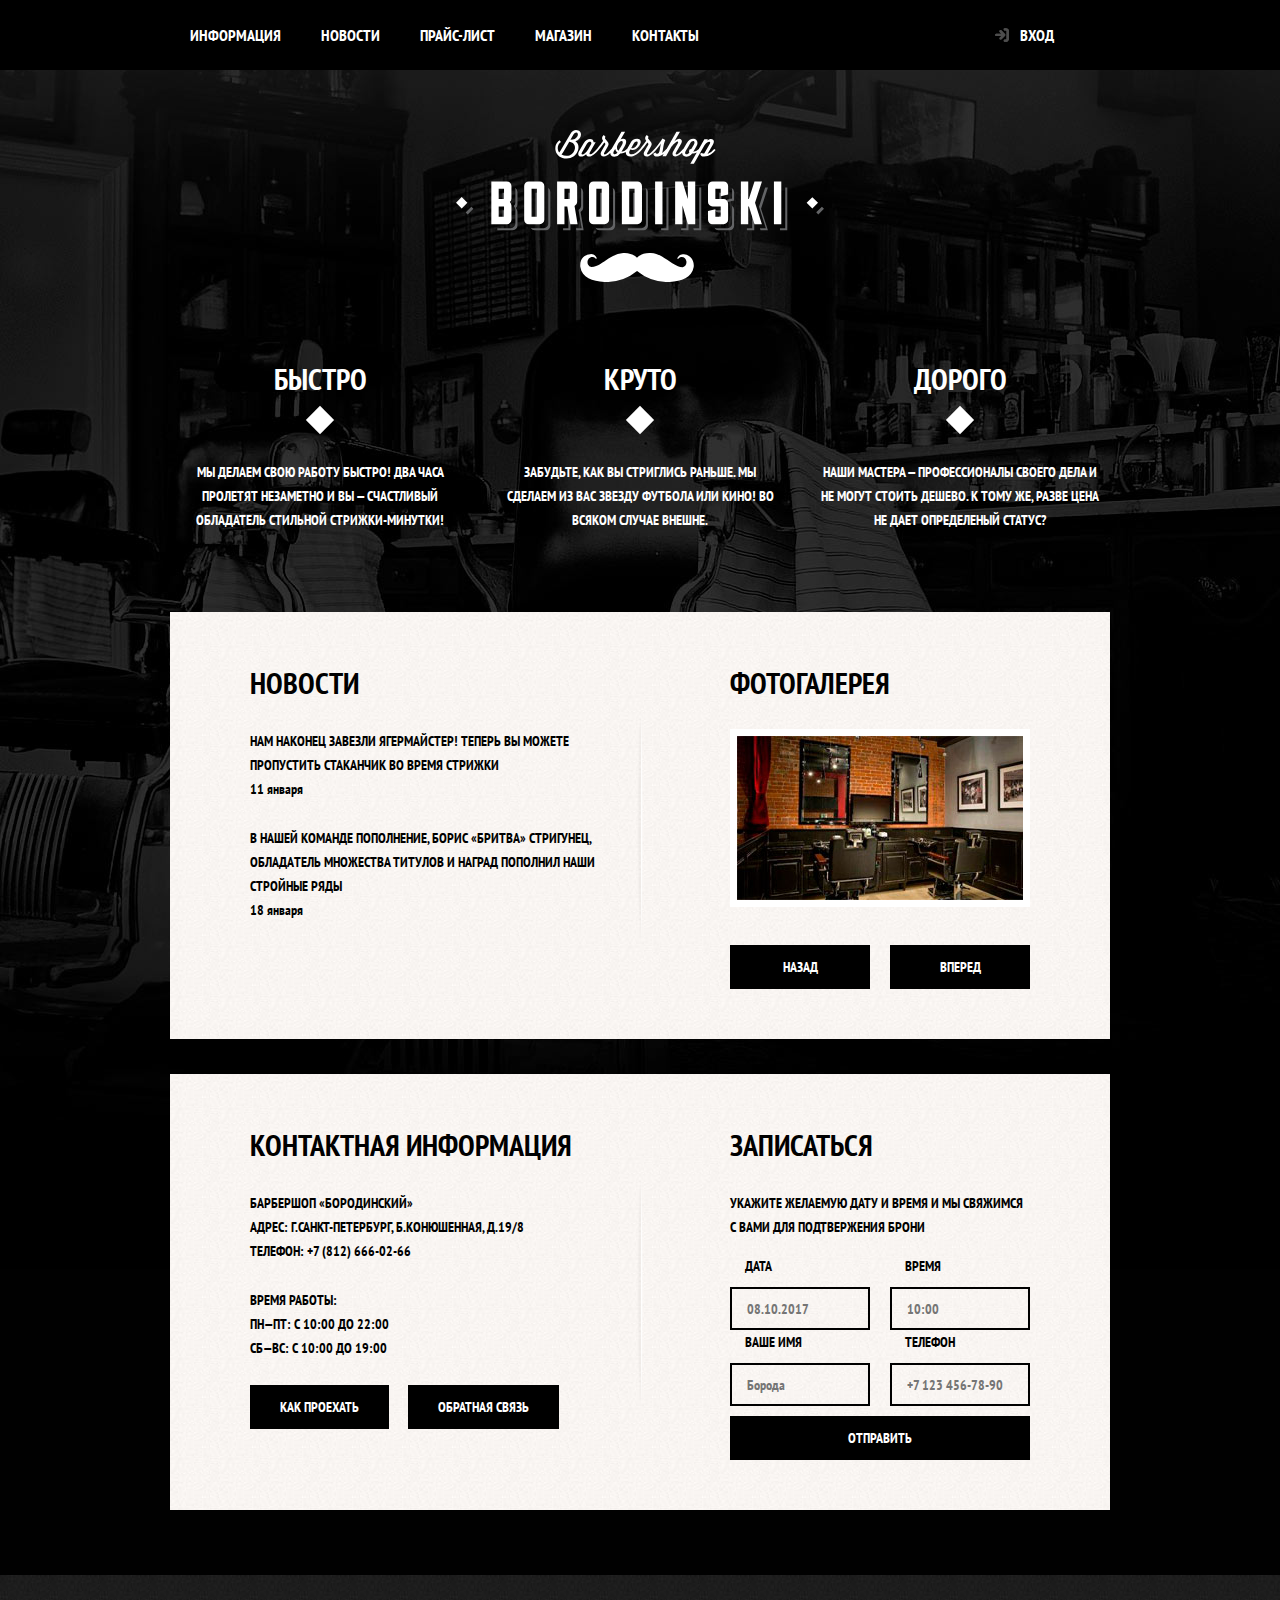
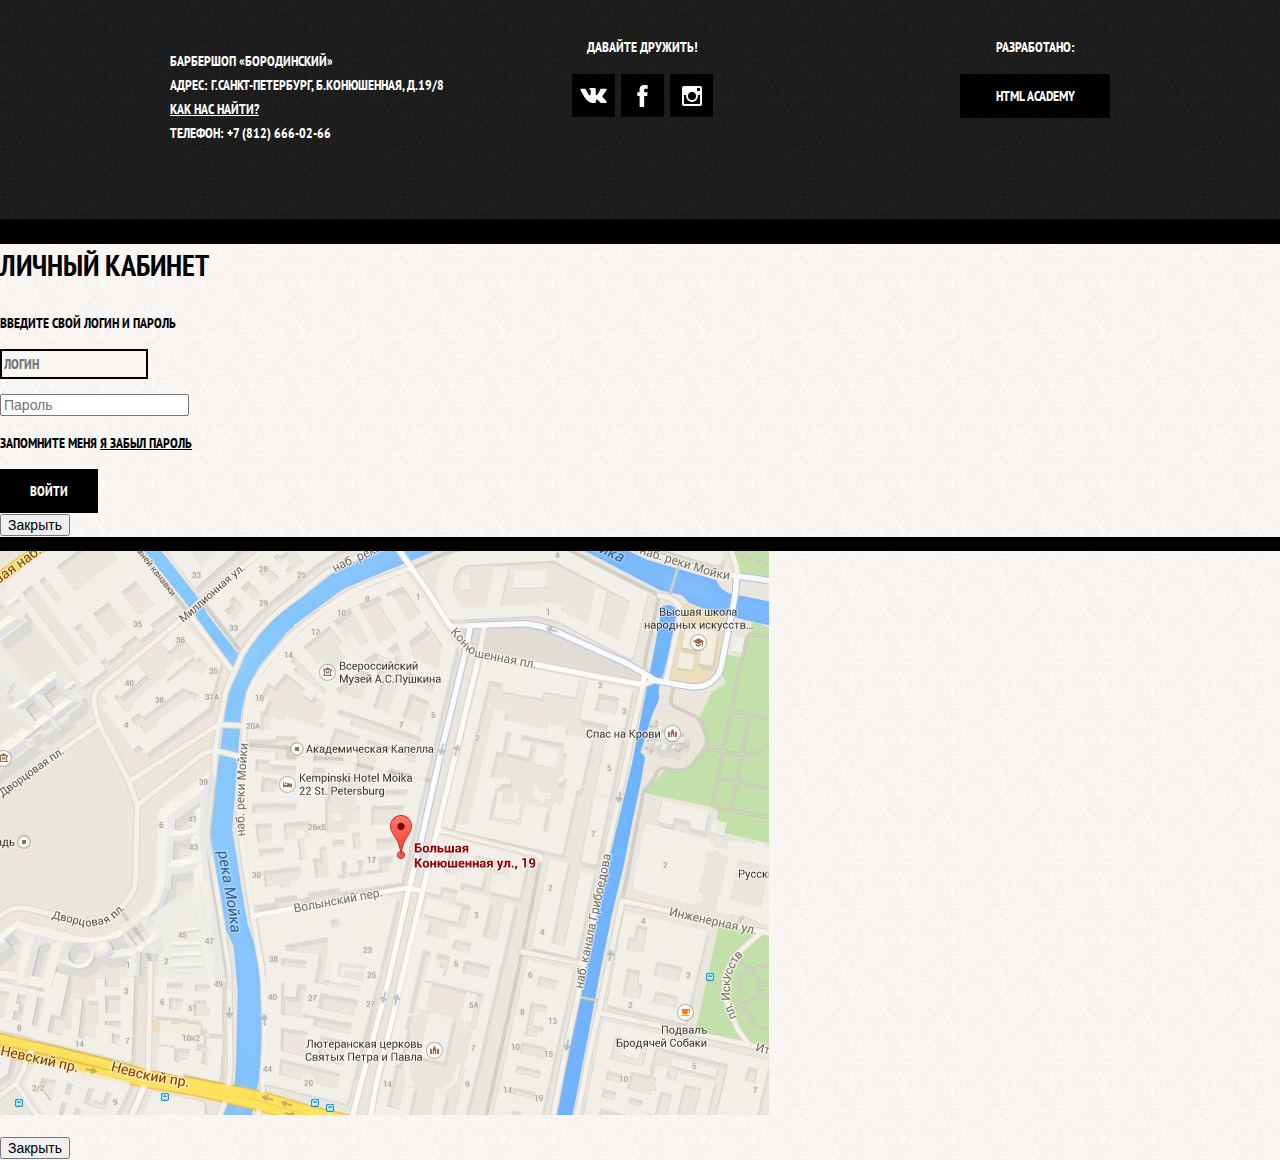
==== commit 1e3ca7c6: "Add price.html to barbershop" ====
--- a/barbershop/index.html
+++ b/barbershop/index.html
@@ -26,7 +26,7 @@
                         <li><a href="contacts.html">Контакты</a></li>
                     </ul>
                     <ul class="user-navigation">
-                        <li class="login-link">
+                        <li>
                             <a href="login.html" class="login-link">Вход</a>
                         </li>
                     </ul>
@@ -71,13 +71,15 @@
             </section>
             <section class="gallery">
                 <h2>Фотогалерея</h2>
-                <figure class="gallery-content">
-                    <a href="#"><img src="img/galary-photo-1.jpg" width="286" height="164" alt="Интерьер"></a>
-                </figure>
-                <button class="button gallery-button gallery-button-back" type="button">Назад</button>
-                <button class="button gallery-button gallery-button-back" type="button">Вперед</button>
+                <div class="gallery-container">
+                   <figure class="gallery-content">
+                        <a href="#"><img src="img/galary-photo-1.jpg" width="286" height="164" alt="Интерьер"></a>
+                    </figure>
+                    <button class="button gallery-button gallery-button-back" type="button">Назад</button>
+                    <button class="button gallery-button gallery-button-next" type="button">Вперед</button></div>
+                </div>
             </section>
-        </div>
+
         <div class="index-colums">
             <section class="contacts">
                 <h2>Контактная информация</h2>
@@ -130,9 +132,12 @@
             <div class="footer-social">
                 <b>Давайте дружить!</b>
                 <ul>
-                    <li><a class="social-button" href="#">Вконтакте</a></li>
-                    <li><a class="social-button" href="#">Фейсбук</a></li>
-                    <li><a class="social-button" href="#">Инстаграм</a></li>
+                    <li><a class="social-button" href="#"><span class="visually-hidden">Вконтакте</span>
+                        <svg xmlns="http://www.w3.org/2000/svg" width="27" height="15" viewBox="0 0 26.14 14.91"><path d="M26 13.47l-.09-.17a13.55 13.55 0 0 0-2.6-3q-.87-.83-1.1-1.12A1 1 0 0 1 22 8a10.27 10.27 0 0 1 1.22-1.78l.88-1.16q2.35-3.13 2-4L26 .94a.8.8 0 0 0-.4-.22 2.14 2.14 0 0 0-.87 0h-3.92a.51.51 0 0 0-.27 0h-.3a.6.6 0 0 0-.15.14.93.93 0 0 0-.14.24 22.22 22.22 0 0 1-1.46 3.06q-.5.84-.93 1.46a7 7 0 0 1-.71.91 4.94 4.94 0 0 1-.52.47q-.23.18-.35.15l-.23-.05a.9.9 0 0 1-.31-.33 1.49 1.49 0 0 1-.16-.53V1.6a3.14 3.14 0 0 0 0-.62 2.12 2.12 0 0 0-.14-.44.73.73 0 0 0-.28-.33 1.57 1.57 0 0 0-.46-.18A9 9 0 0 0 12.57 0a8.93 8.93 0 0 0-3.25.33 1.83 1.83 0 0 0-.52.41q-.25.3-.07.33a1.67 1.67 0 0 1 1.16.59l.08.16a2.6 2.6 0 0 1 .19.63 6.32 6.32 0 0 1 .12 1 10.59 10.59 0 0 1 0 1.7q-.07.71-.13 1.1a2.21 2.21 0 0 1-.18.64 2.69 2.69 0 0 1-.16.3l-.07.07a1 1 0 0 1-.37.07.86.86 0 0 1-.46-.19 3.27 3.27 0 0 1-.56-.52 7 7 0 0 1-.66-.93q-.37-.6-.76-1.42l-.22-.39q-.2-.38-.56-1.11t-.62-1.43A.9.9 0 0 0 5.2.9h-.07a.93.93 0 0 0-.22-.16A1.44 1.44 0 0 0 4.6.65L.87.68A1 1 0 0 0 .1.94L0 1a.44.44 0 0 0 0 .22 1.08 1.08 0 0 0 .08.37Q.9 3.53 1.86 5.31t1.66 2.87Q4.23 9.27 5 10.24t1 1.24l.37.41.34.33a8.06 8.06 0 0 0 1 .78 16.34 16.34 0 0 0 1.4.9 7.6 7.6 0 0 0 1.79.72 6.19 6.19 0 0 0 2 .22h1.57a1.08 1.08 0 0 0 .72-.3l.05-.07a.9.9 0 0 0 .1-.25 1.38 1.38 0 0 0 0-.37 4.48 4.48 0 0 1 .09-1.05 2.77 2.77 0 0 1 .23-.71 1.74 1.74 0 0 1 .29-.4 1.19 1.19 0 0 1 .23-.2h.11a.86.86 0 0 1 .77.21 4.52 4.52 0 0 1 .83.79q.39.47.93 1.05a6.41 6.41 0 0 0 1 .87l.27.16a3.31 3.31 0 0 0 .71.3 1.53 1.53 0 0 0 .76.07l3.48-.05a1.58 1.58 0 0 0 .8-.17.68.68 0 0 0 .34-.37 1.06 1.06 0 0 0 0-.46 1.71 1.71 0 0 0-.1-.36z" fill="#fff"/></svg></a></li>
+                    <li><a class="social-button" href="#"><span class="visually-hidden">Фейсбук</span>
+                        <svg xmlns="http://www.w3.org/2000/svg" width="19" height="22" viewBox="0 0 10.15 21.74"><path d="M3.34 1.12A4.77 4.77 0 0 1 6.53 0h3.61v3.81H7.81a1.07 1.07 0 0 0-1.09.83v2.55h3.42c-.08 1.23-.24 2.45-.41 3.67h-3v10.87H2.21V10.86H0V7.21h2.19V3.66a3.83 3.83 0 0 1 1.15-2.54z" fill="#fff"/></svg></a></li>
+                    <li><a class="social-button" href="#"><span class="visually-hidden">Инстаграм</span>
+                        <svg xmlns="http://www.w3.org/2000/svg" width="20" height="20" viewBox="0 0 20 20"><path d="M18 0H2a2 2 0 0 0-2 2v16a2 2 0 0 0 2 2h16a2 2 0 0 0 2-2V2a2 2 0 0 0-2-2zm-8 6a4 4 0 1 1-4 4 4 4 0 0 1 4-4zM2.5 18a.47.47 0 0 1-.5-.5V9h2.1a3.4 3.4 0 0 0-.1 1 6 6 0 1 0 12 0 3.4 3.4 0 0 0-.1-1H18v8.5a.47.47 0 0 1-.5.5zM18 4.5a.47.47 0 0 1-.5.5h-2a.47.47 0 0 1-.5-.5v-2a.47.47 0 0 1 .5-.5h2a.47.47 0 0 1 .5.5z" fill="#fff"/></svg></a></li>
                 </ul>
             </div>
             <p class="footer-copyright">
--- a/barbershop/css/style.css
+++ b/barbershop/css/style.css
@@ -26,7 +26,31 @@
     text-decoration: none;
 }
 
+img {
+    max-width: 100%;
+    height: auto;
+}
+
+.visually-hidden:not(:focus):not(active),
+input[type="checkbox"].visually-hidden,
+input[type="radio"].visually-hidden {
+    position: absolute;
+    width: 1px;
+    height: 1px;
+    margin: -1px;
+    border: 0;
+    padding: 0;
+    white-space: nowrap;
+    clip-path: inset(100%);
+    clip: rect(0 0 0 0);
+    overflow: hidden;
+}
+
+
 .button {
+    display: inline-block;
+    margin-right: 16px;
+    padding: 10px 30px;
     font: inherit;
     text-align: center;
     color: #ffffff;
@@ -42,6 +66,13 @@
     background-color: #663d15;
 }
 
+.button.disabled,
+.button:disabled {
+    cursor: default;
+    opacity: 0.5;
+    background-color: #000000;
+}
+
 .main-navigation {
     font-size: 16px;
     line-height: 20px;
@@ -53,6 +84,17 @@
 .site-navigation,
 .user-navigation {
     list-style: none;
+}
+
+.site-navigation {
+    display: flex;
+    flex-wrap: wrap;
+    width: 620px;
+}
+
+.user-navigation {
+    display: flex;
+    max-width: 140px;
 }
 
 .site-navigation a:hover,
@@ -62,47 +104,209 @@
     background-color: #242424;
 }
 
+.site-navigation-current {
+    position: relative;
+}
+
+.site-navigation-current a[href] {
+    pointer-events: none;
+}
+
+.site-navigation-current a:not([href]) {
+    background-color: #000000;
+}
+
+.site-navigation-current::after {
+    content: "";
+    position: absolute;
+    right: 20px;
+    bottom: 0;
+    left: 28px;
+    height: 5px;
+    background-color: #ffffff;
+}
+.site-navigation a,
+.user-navigation a {
+    display: block;
+    padding: 25px 20px;
+    vertical-align: middle;
+    color: #ffffff;
+}
+
+.user-navigation .login-link {
+    position: relative;
+    padding-left: 50px;
+}
+
+.login-link::before {
+    content: "";
+    position: absolute;
+    top: 27px;
+    left: 24px;                 
+    width: 16px;
+    height: 18px;
+    background-image: url("../img/login.svg");
+    background-repeat: no-repeat;
+    background-position: 0 0;
+    opacity: 0.3;
+}
+
+.login-link:hover::before,
+.login-link:focus::before,
+.login-link:active::before {
+    opacity: 1;
+}
+
 .features-list {
     list-style: none;
 }
 
 .features-item {
+    width: 300px;
     text-align: center;
 }
 
 .features-item h3 {
+    position: relative;
+    margin: 0;
+    margin-bottom: 60px;
     font-size: 30px;
     line-height: 42px;
 }
 
+.features-item h3:after {
+    content: "";
+    position: absolute;
+    bottom: -30px;
+    left: 50%;
+    margin-left: -10px;
+    width: 20px;
+    height: 20px;
+    background-color: #ffffff;
+    transform: rotate(45deg);
+}
+
+.features-item p {
+    margin: 0 10px;
+}
+
 .index-colums {
     color: #000000;
 
     background-color: #f8f5f2;
-    background-image: url("../img/patern-light.jpg");
-    background-position: 0 0;
-    background-repeat: repeat;
+    background-image:
+            url("../img/line.png"),
+            url("../img/patern-light.jpg");
+    background-position: center, 0 0;
+    background-repeat: no-repeat, repeat;
 }
 
 .index-colums h2 {
+    margin: 0;
+    margin-bottom: 25px;
     font-size: 30px;
     line-height: 42px;
 }
 
+.news {
+    width: 380px;
+}
+
 .news-list {
-    list-style: none;
+    margin: 0;
+    margin-bottom: 25px;
+    padding: 0;
+    list-style: none;
+}
+
+.news-item {
+    margin-bottom: 25px;
+}
+
+.news-item p {
+    margin: 0;
 }
 
 .news-item time {
     text-transform: none;
+}
+
+.gallery {
+    width: 300px;
+}
+
+.gallery-container {
+    position: relative;
+    height: 260px;
 }
 
 .gallery-content {
     background-color: #cccccc;
     border: 7px solid #ffffff;
+    height: 164px;
+    margin: 0;
+}
+
+.gallery-content img {
+    width: 286px;
+    height: 164px;
+}
+
+.gallery-button {
+    box-sizing: border-box;
+    position: absolute;
+    bottom: 0;
+    width: 140px;
+    margin: 0;
+}
+
+gallery-button-back {
+    left: 0;
+}
+
+.gallery-button-next {
+    right: 0;
+}
+
+.contacts {
+    width: 300px;
+}
+
+.contacts p {
+    margin: 0;
+    margin-bottom: 25px;
+}
+
+.appointment-info {
+    margin: 0;
+    margin-bottom: 15px;
+}
+
+.appointment-form {
+    display: flex;
+    flex-wrap: wrap;
+    justify-content: space-between;
+}
+
+.appointment-item {
+    width: 140px;
+    margin: 0;
+    bottom: 10px;
+}
+
+.appointment-item label {
+    display: block;
+    margin-bottom: 9px;
+    margin-left: 15px;
 }
 
 .appointment-item input {
+    box-sizing: border-box;
+    width: 140px;
+    padding-top: 8px;
+    padding-left: 15px;
+    padding-right: 15px;
+    padding-bottom: 7px;
     font: inherit;
     background-color: transparent;
     border: 2px solid #000000;
@@ -113,6 +317,12 @@
     outline: none;
 }
 
+.appointment .button {
+    display: block;
+    width: 100%;
+    margin-top: 10px;
+    margin-right: 0;
+}
 .page-title {
     font-size: 30px;
     line-height: 42px;
@@ -279,15 +489,54 @@
 }
 
 .footer-social ul {
-    list-style: none;
+    display: flex;
+    flex-wrap: wrap;
+    justify-content: space-between;
+    width: 141px;
+    margin: 0 auto;
+    padding: 0;
+    list-style: none;
+}
+
+.footer-social b {
+    display: block;
+    margin-bottom: 15px;
 }
 
 .social-button {
-    color: #ffffff;
+    display: flex;
+    align-items: center;
+    justify-content: center;
+    width: 43px;
+    height: 43px;
+    background-color: #000000;
+}
+
+.social-button:hover,
+.social-button:focus {
+    background-color: #ffffff;
+}
+
+.social-button:hover path,
+.social-button:focus path{
+    fill: #000000;
 }
 
 .footer-copyright {
+    width: 150px;
+    margin: 0;
+    margin-left: auto;
     text-align: center;
+}
+
+.footer-copyright .button {
+    display: block;
+    margin-right: 0;
+}
+
+.footer-copyright b {
+    display: block;
+    margin-bottom: 15px;
 }
 
 .footer-copyright .button:hover,
@@ -349,6 +598,11 @@
     margin-bottom: 75px;
 }
 
+.inner-page .main-header {
+    margin-bottom: 50px;
+    background-color: #000000;
+}
+
 .main-header-logo {
     order: 2;
     width: 368px;
@@ -372,7 +626,17 @@
     flex-direction: column;
     align-items: center;
 }
-
+.inner-page .main-navigation {
+    align-items: flex-start;
+    flex-direction: row;
+}
+
+.inner-page .main-header-logo {
+    order: 0;
+    width: 111px;
+    height: 24px;
+    padding: 23px 20px;
+}
 .site-navigation{
     width: 620px;
     margin: 0;
@@ -384,6 +648,10 @@
     padding: 0;
 }
 
+.inner-page .user-navigation {
+    margin-left: auto;
+}
+
 .features {
     margin-bottom: 80px;
 }
@@ -421,11 +689,74 @@
 
 .appointment {
     width: 300px;
+}
+.page-title {
+    margin: 0;
+    margin-bottom: 15px;
+    padding: 0;
+}
+
+.breadcrumps {
+    padding: 0;
+    margin: 0;
+    margin-bottom: 50px;
+}
+
+.catalog-columns {
+    display: flex;
+    justify-content: space-between;
+}
+
+.filters {
+    width: 180px;
+}
+
+.catalog {
+    width: 700px;
+}
+
+.catalog-list {
+    display: flex;
+    flex-wrap: wrap;
+    padding: 0;
+    margin: 0;
+    margin-bottom: 25px;
+    list-style: none;
+}
+
+.catalog-item {
+    width: 220px;
+    min-height: 275px;
+    margin-bottom: 20px;
+    margin-right: 20px;
+    box-shadow: inset 0 0 0 2px purple;
+}
+
+.catalog-item:nth-child(3n) {
+    margin-right: 0;
+}
+
+.pagination-list {
+    padding: 0;
+    margin: 0;
+    list-style: none;
+}
+
+.product-photos {
+    width: 460px;
+}
+
+.product-info {
+    width: 390px;
 }
 
 .main-footer {
     padding: 60px 0;
     margin-top: 65px;
+}
+
+.inner-page .main-footer {
+    margin-top: 45px;
 }
 
 .main-footer .container {
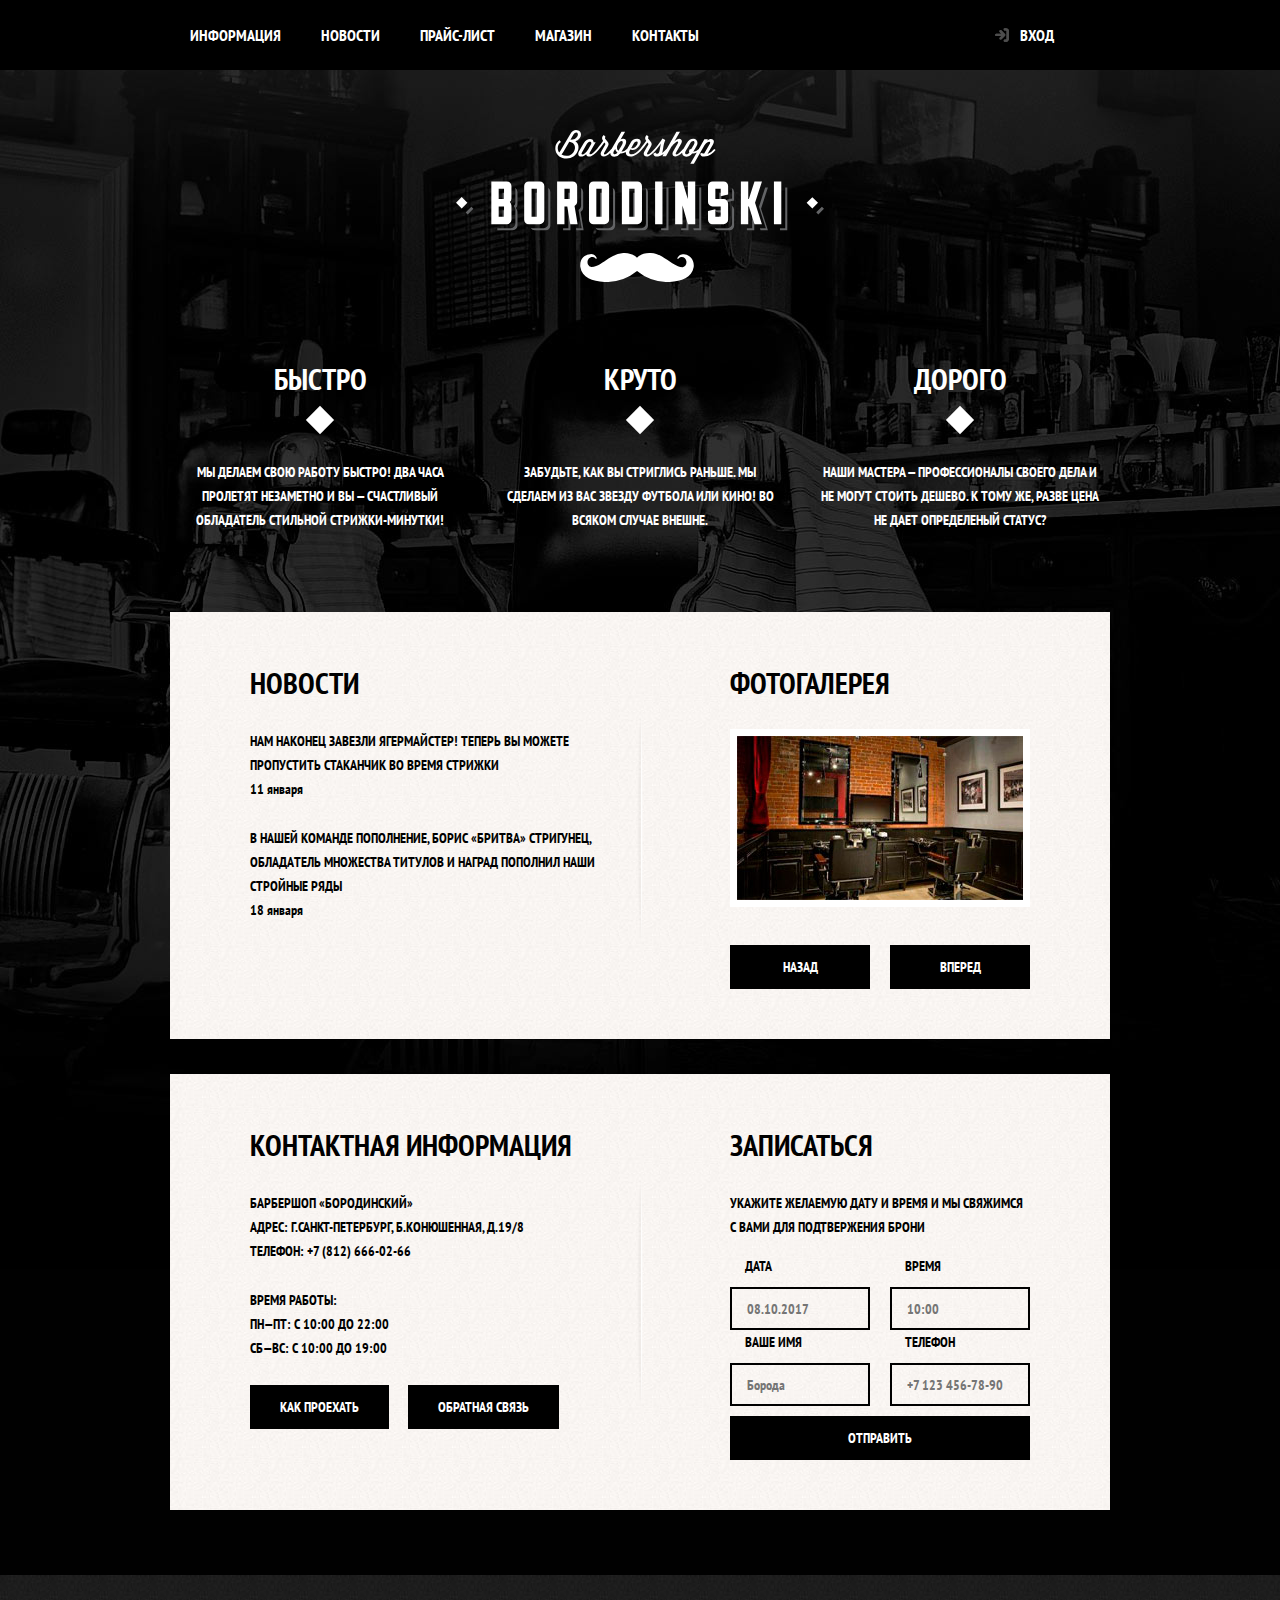
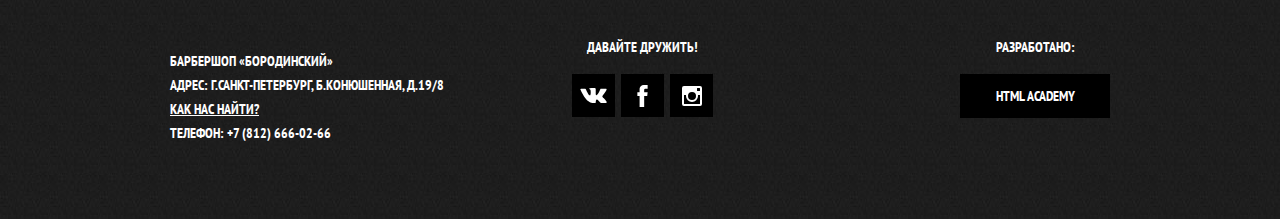
==== commit e5d63b1a: "Finished popup for barbershop" ====
--- a/barbershop/index.html
+++ b/barbershop/index.html
@@ -158,9 +158,10 @@
                 <label for="user-password" class="visually-hidden">Пароль</label>
                 <input class="login-icon-password" type="password" name="password" placeholder="Пароль" id="user-password">
             </p>
-            <p class="login-password-info">
+            <p class="login-help">
                 <label class="login-checkbox">
                     <input type="checkbox" name="remember" class="visually-hidden" id="">
+                    <span class="checkbox-indicator"></span>
                 Запомните меня
                 </label>
                 <a href="#" class="restore">Я забыл пароль</a>
--- a/barbershop/css/style.css
+++ b/barbershop/css/style.css
@@ -466,6 +466,130 @@
     list-style: none;
 }
 
+.inner-content {
+    margin-bottom: 75px;
+}
+
+.inner-content h2 {
+    margin-top: 60px;
+    margin-bottom: 30px;
+    font-size: 24px;
+    line-height: 30px;
+}
+
+.inner-content h2 + h3 {
+    margin-top: 38px;
+}
+
+.inner-content p {
+    margin: 14px 0;
+}
+
+.inner-content table {
+    border-collapse: collapse;
+}
+
+.inner-content td {
+    padding: 10px 15px;
+    border: 2px solid #000000;
+}
+
+.inner-content .big-heading {
+    display: flex;
+    align-items: center;
+    margin-top: 55px;
+    margin-bottom: 65px;
+    font-size: 48px;
+    line-height: 48px;
+    text-align: center;
+}
+
+.big-heading::before,
+.big-heading::after {
+    content: '';
+    flex-grow: 1;
+    flex-shrink: 0;
+    width: 50px;
+    height: 2px;
+    background: #000000;
+}
+
+.big-heading::before {
+    margin-right: 25px;
+}
+
+.big-heading::after {
+    margin-left: 25px;
+}
+
+.custom-list-1 {
+    margin: 14px 0;
+    padding: 0;
+    list-style: none;
+}
+
+.custom-list-1 li {
+    position: relative;
+    margin-bottom: 15px;
+    padding-left: 20px;
+}
+
+.custom-list-1 li::before {
+    content: "";
+    position: absolute;
+    top: 9px;
+    left: 0;
+    width: 8px;
+    height: 8px;
+    background-color: #000000;
+    transform: rotate(45deg);
+}
+
+.custom-table-1 {
+    width: 100%;
+}
+
+.custom-table-1 td {
+    width: 50%;
+}
+
+.custom-table-1 td:last-child {
+    text-align: center;
+}
+
+.inner-columns {
+    display: flex;
+    justify-content: space-between;
+    flex-wrap: wrap;
+    margin: 68px 0;
+}
+
+.inner-column-left,
+.inner-column-right {
+    width: 468px;
+}
+
+.inner-column-left *:first-child,
+.inner-column-right *:first-child {
+    margin-top: 0;
+}
+
+.inner-column-left *:last-child,
+.inner-column-right *:last-child {
+    margin-bottom: 0;
+}
+
+.inner-columns > h2:first-child {
+    width: 468px;
+    margin-top: 0;
+    margin-right: 460px;
+    margin-right: calc(100% - 460px);
+}
+
+.short-text {
+    padding-right: 80px;
+}
+
 .main-footer {
     color: #ffffff;
     background-color: #212121;
@@ -587,6 +711,183 @@
     text-decoration: none;
 }
 
+/*Всплывающие формы*/
+.modal {
+    position: fixed;
+    color: #000000;
+    background-color: #f8f3f0;
+    background-image: url("../img/patern-light.jpg");
+    background-position: 0 0;
+    background-repeat: repeat;
+    box-shadow: 0 30px 50px rgba(0, 0, 0, 0.7);
+}
+
+.modal-login {
+    display: none;
+    top: 128px;
+    left: 50%;
+    width: 300px;
+    margin-left: -230px;
+    padding: 50px 80px;
+}
+
+.modal-close {
+    position: absolute;
+    top: 0;
+    right: -34px;
+    width: 22px;
+    height: 22px;
+    font-size: 0;
+    border: 0;
+    cursor: pointer;
+    background-color: transparent;
+}
+
+.modal-close::before,
+.modal-close::after {
+    content: "";
+    position: absolute;
+    top: 10px;
+    left: 2px;
+    width: 19px;
+    height: 3px;
+    background-color: #d0d0d0;
+}
+
+.modal-close::before {
+    transform: rotate(45deg);
+}
+
+.modal-close::after {
+    transform: rotate(-45deg);
+}
+
+.modal-login h2 {
+    margin: 0;
+    margin-bottom: 20px;
+    font-size: 30px;
+    line-height: 42px;
+}
+
+.modal-description {
+    margin: 0;
+    margin-bottom: 10px;
+}
+
+.login-form p {
+    margin: 0;
+    margin-bottom: 10px;
+}
+
+.login-form input[type="text"],
+.login-form input[type="password"] {
+    box-sizing: border-box;
+    width: 300px;
+    padding: 10px 15px;
+    padding-right: 40px;
+    font: inherit;
+    color: #000000;
+    text-transform: uppercase;
+    background-color: #f9f6f3;
+    border: 2px solid #000000;
+}
+
+.login-form input:focus {
+    border-color: #663d15;
+}
+
+.login-form .login-help {
+    display: flex;
+    flex-wrap: wrap;
+    justify-content: space-between;
+    margin: 15px 0;
+}
+
+.login-icon-user {
+    background-image: url("../img/user.svg");
+    background-position: 270px center;
+    background-repeat: no-repeat;
+}
+
+.login-icon-password {
+    background-image: url("../img/lock.svg");
+    background-position: 270px center;
+    background-repeat: no-repeat;
+}
+
+.login-checkbox {
+    position: relative;
+    padding-left: 30px;
+    cursor: pointer;
+}
+
+.login-checkbox:hover,
+.login-checkbox:focus {
+    color: #663d15;
+}
+
+.login-checkbox input[type="checkbox"] + .checkbox-indicator {
+    position: absolute;
+    top: 0;
+    left: 0;
+    width: 17px;
+    height: 17px;
+    border: 2px solid #000000;
+}
+
+.login-checkbox input[type="checkbox"]:focus + .checkbox-indicator {
+    border-color: #663d15;
+    outline: thin dotted;
+    outline: 5px auto -webkit-focus-ring-color;
+}
+
+.login-checkbox input[type="checkbox"]:checked + .checkbox-indicator::before,
+.login-checkbox input[type="checkbox"]:checked + .checkbox-indicator::after {
+    content: "";
+    position: absolute;
+    top: 8px;
+    left: 1px;
+    width: 15px;
+    height: 2px;background-color: #000000;
+}
+
+.login-checkbox input[type="checkbox"]:checked + .checkbox-indicator::before {
+    transform: rotate(45deg);
+}
+.login-checkbox input[type="checkbox"]:checked + .checkbox-indicator::after {
+    transform: rotate(-45deg);
+}
+
+.restore {
+    color: #000000;
+    text-decoration: underline;
+}
+
+.restore:hover,
+.restore:focus {
+    text-decoration: none;
+}
+
+.login-form .button {
+    width: 100%;
+    margin-right: 0;
+}
+
+.modal-map {
+    display: none;
+    top: 50%;
+    left: 50%;
+    width: 766px;
+    height: 561px;
+    margin-top: -280px;
+    margin-left: -390px;
+    border: 7px solid white;
+}
+
+.modal-map p {
+    margin: 0;
+}
+
 /*Стили для сетки*/
 .container {
     width: 940px;
